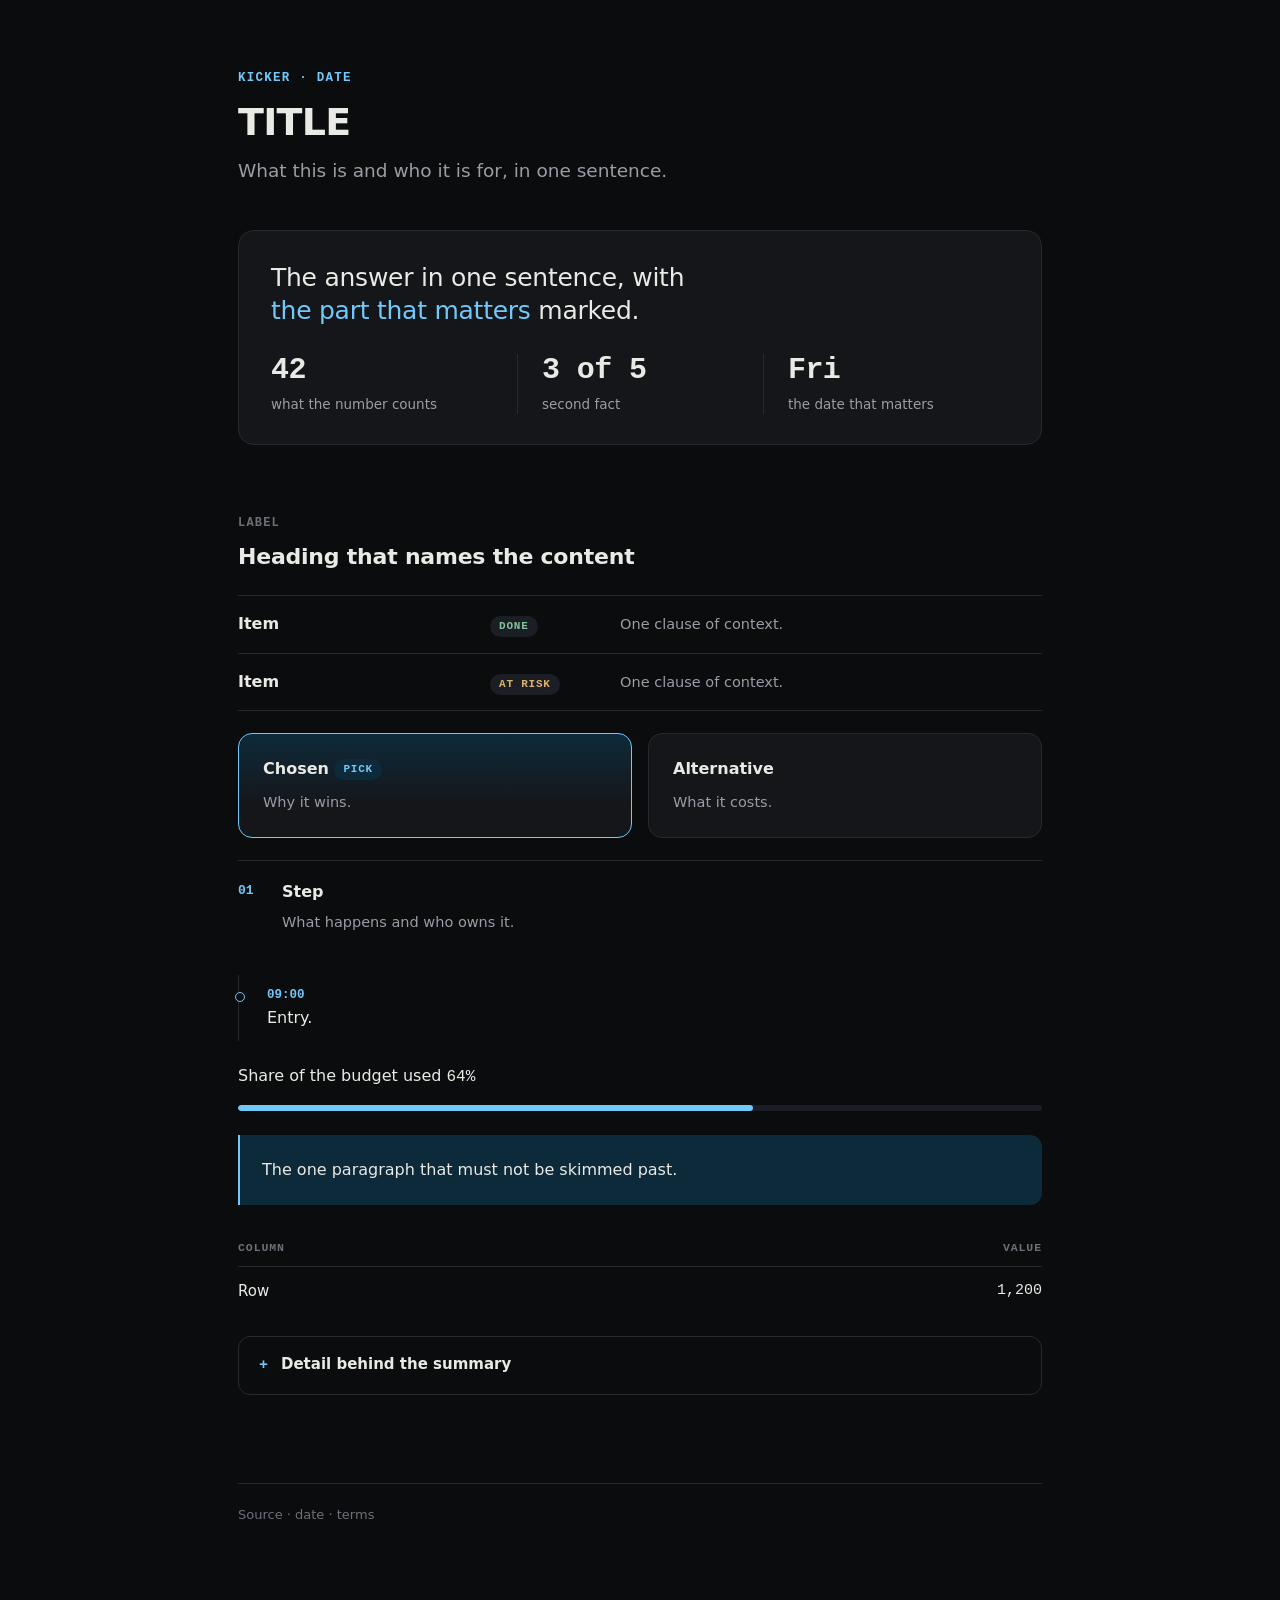
==== skills/html-brief/assets/template.html @ 4a46348a "html-brief: pretty-html renamed and rebuilt as a dark at-a-glance brief (0.33.0) Dark only; light th" ====
<!doctype html>
<html lang="en">
<head>
<meta charset="utf-8">
<meta name="viewport" content="width=device-width, initial-scale=1">
<meta name="color-scheme" content="dark">
<title>TITLE</title>
<style>
  /* Fixed: surfaces, ink, fonts, rhythm. Yours to set per document: --hue. */
  :root {
    --hue: 235;
    --bg: #0b0c0e; --card: #14161a; --raise: #1b1e24; --line: #262930;
    --ink: #e9e9e5; --muted: #9a9da5; --faint: #6d7078;
    --accent: oklch(0.80 0.11 var(--hue)); --accent-soft: oklch(0.27 0.045 var(--hue));
    --good: #86c29b; --warn: #dcb26a; --bad: #e08a80;
    --sans: system-ui, -apple-system, "Segoe UI", Helvetica, Arial, sans-serif;
    --serif: "Iowan Old Style", "Palatino Linotype", Palatino, Georgia, serif;
    --mono: ui-monospace, "SF Mono", "Cascadia Mono", Consolas, monospace;
  }
  * { box-sizing: border-box; }
  body { margin: 0; background: var(--bg); color: var(--ink); font: 16px/1.65 var(--sans);
    -webkit-font-smoothing: antialiased; }
  .wrap { max-width: 860px; margin: 0 auto; padding: 72px 28px 112px; }
  .wrap.wide { max-width: 1080px; }
  body.editorial h1, body.editorial h2, body.editorial .verdict { font-family: var(--serif); font-weight: 500; }

  .kicker { font: 600 12.5px/1 var(--mono); letter-spacing: .1em; text-transform: uppercase; color: var(--accent); }
  h1 { font-size: 38px; line-height: 1.12; letter-spacing: -.02em; margin: 16px 0 14px; text-wrap: balance; }
  .lede { font-size: 18.5px; line-height: 1.55; color: var(--muted); max-width: 640px; margin: 0; text-wrap: pretty; }
  h2 { font-size: 22px; letter-spacing: -.01em; margin: 72px 0 20px; }
  h2 small { display: block; font: 600 12px/1 var(--mono); letter-spacing: .1em; text-transform: uppercase;
    color: var(--faint); margin-bottom: 10px; }
  h3 { font-size: 16px; margin: 0 0 6px; }
  p { margin: 14px 0; max-width: 700px; }
  ul, ol { margin: 14px 0; padding-left: 22px; max-width: 700px; }
  li { margin: 9px 0; } li::marker { color: var(--faint); }
  a { color: var(--accent); text-underline-offset: 3px; }
  code { font: 14px var(--mono); background: var(--raise); padding: 2px 6px; border-radius: 5px; }
  .muted { color: var(--muted); } .small { font-size: 13.5px; }
  .num { font-family: var(--mono); font-variant-numeric: tabular-nums; }

  /* Glance: the first screen. Holds the answer, then the few facts behind it. */
  .glance { margin: 44px 0 0; padding: 30px 32px; background: var(--card); border: 1px solid var(--line); border-radius: 16px; }
  .verdict { font-size: 25px; line-height: 1.35; letter-spacing: -.01em; margin: 0; max-width: none; text-wrap: balance; }
  .verdict em { font-style: normal; color: var(--accent); }
  .glance > * + * { margin-top: 26px; }

  /* Figures: numbers divided by hairlines, not boxed. */
  .figures { display: grid; grid-template-columns: repeat(auto-fit, minmax(150px, 1fr)); gap: 26px 0; }
  .figures > div { padding: 0 24px; border-left: 1px solid var(--line); }
  .figures > div:first-child { padding-left: 0; border-left: 0; }
  .figures b { display: block; font: 600 30px/1.1 var(--mono); letter-spacing: -.02em; color: var(--ink); }
  .figures span { display: block; margin-top: 8px; font-size: 13.5px; line-height: 1.4; color: var(--muted); }

  /* Board: one row per item with its state. */
  .board { list-style: none; margin: 20px 0; padding: 0; max-width: none; border-top: 1px solid var(--line); }
  .board li { display: grid; grid-template-columns: minmax(150px, 1.1fr) 110px 2fr; gap: 20px; align-items: baseline;
    margin: 0; padding: 15px 0; border-bottom: 1px solid var(--line); }
  .board li > :last-child { color: var(--muted); font-size: 14.5px; }

  .pill { display: inline-block; font: 600 11px/1 var(--mono); letter-spacing: .07em; text-transform: uppercase;
    padding: 5px 9px; border-radius: 99px; background: var(--raise); color: var(--muted); white-space: nowrap;
    justify-self: start; vertical-align: middle; }
  .pill.good { color: var(--good); } .pill.warn { color: var(--warn); } .pill.bad { color: var(--bad); }
  .pill.accent { background: var(--accent-soft); color: var(--accent); }

  /* Cols: options or parties side by side. Mark the chosen one with .pick. */
  .cols { display: grid; grid-template-columns: repeat(auto-fit, minmax(230px, 1fr)); gap: 16px; margin: 22px 0; }
  .cols > div { background: var(--card); border: 1px solid var(--line); border-radius: 14px; padding: 22px 24px; }
  .cols > .pick { border-color: var(--accent); background: linear-gradient(var(--accent-soft), var(--card) 70%); }
  .cols p, .cols ul { font-size: 14.5px; color: var(--muted); margin: 8px 0 0; }

  /* Steps: ordered actions or phases. */
  .steps { list-style: none; counter-reset: s; margin: 22px 0; padding: 0; max-width: none; }
  .steps li { counter-increment: s; display: grid; grid-template-columns: 44px 1fr; margin: 0; padding: 18px 0;
    border-top: 1px solid var(--line); }
  .steps li::before { content: counter(s, decimal-leading-zero); font: 600 13px/1.9 var(--mono); color: var(--accent); }
  .steps p { margin: 4px 0 0; font-size: 14.5px; color: var(--muted); }

  /* Timeline: dated or timed entries. */
  .timeline { list-style: none; margin: 22px 0; padding: 0; border-left: 1px solid var(--line); max-width: none; }
  .timeline li { position: relative; margin: 0; padding: 10px 0 10px 28px; }
  .timeline li::before { content: ""; position: absolute; left: -4.5px; top: 17px; width: 8px; height: 8px;
    border-radius: 50%; background: var(--bg); border: 1.5px solid var(--accent); }
  .timeline time { display: block; font: 600 12.5px/1.6 var(--mono); color: var(--accent); }

  /* Meter: a share or progress, read in a second. */
  .meter { height: 6px; border-radius: 99px; background: var(--raise); overflow: hidden; margin: 10px 0 0; }
  .meter i { display: block; height: 100%; border-radius: 99px; background: var(--accent); }

  .callout { margin: 24px 0; padding: 18px 22px; border-left: 2px solid var(--accent); background: var(--accent-soft);
    border-radius: 0 12px 12px 0; }
  .callout p { margin: 4px 0; }

  table { width: 100%; border-collapse: collapse; margin: 20px 0; font-size: 15px; line-height: 1.5; }
  th, td { text-align: left; vertical-align: top; padding: 13px 28px 13px 0; border-bottom: 1px solid var(--line); }
  th { font: 600 11.5px/1 var(--mono); letter-spacing: .08em; text-transform: uppercase; color: var(--faint); }
  tr:last-child td { border-bottom: 0; } td.num, th.num { text-align: right; }
  th:last-child, td:last-child { padding-right: 0; }

  /* Depth: detail that must exist but not on the first read. */
  details { margin: 16px 0; border: 1px solid var(--line); border-radius: 12px; padding: 0 20px; }
  summary { cursor: pointer; padding: 15px 0; font-weight: 600; font-size: 15px; list-style: none; }
  summary::before { content: "+"; display: inline-block; width: 22px; font-family: var(--mono); color: var(--accent); }
  details[open] summary::before { content: "–"; } details[open] { padding-bottom: 12px; }

  footer { margin-top: 88px; padding-top: 20px; border-top: 1px solid var(--line); font-size: 13px; color: var(--faint); }
  @media (max-width: 640px) { h1 { font-size: 30px; } .glance { padding: 24px 22px; }
    .figures > div { border-left: 0; padding: 0; } .board li { grid-template-columns: 1fr auto; }
    .board li > :last-child { grid-column: 1 / -1; } }
</style>
</head>
<body><!-- class="editorial" sets serif headings, for reflective or narrative subjects -->
<div class="wrap"><!-- add "wide" when boards, columns or tables carry the document -->

<header>
  <div class="kicker">KICKER · DATE</div>
  <h1>TITLE</h1>
  <p class="lede">What this is and who it is for, in one sentence.</p>
</header>

<!-- Everything below is a catalogue of shapes, not a layout. Delete it all,
     then bring back only what this content calls for. -->

<section class="glance">
  <p class="verdict">The answer in one sentence, with <em>the part that matters</em> marked.</p>
  <div class="figures">
    <div><b>42</b><span>what the number counts</span></div>
    <div><b>3 of 5</b><span>second fact</span></div>
    <div><b>Fri</b><span>the date that matters</span></div>
  </div>
</section>

<!-- board -->
<h2><small>Label</small>Heading that names the content</h2>
<ul class="board">
  <li><b>Item</b><span class="pill good">done</span><span>One clause of context.</span></li>
  <li><b>Item</b><span class="pill warn">at risk</span><span>One clause of context.</span></li>
</ul>

<!-- cols -->
<div class="cols">
  <div class="pick"><h3>Chosen <span class="pill accent">pick</span></h3><p>Why it wins.</p></div>
  <div><h3>Alternative</h3><p>What it costs.</p></div>
</div>

<!-- steps -->
<ol class="steps">
  <li><div><h3>Step</h3><p>What happens and who owns it.</p></div></li>
</ol>

<!-- timeline -->
<ul class="timeline">
  <li><time>09:00</time>Entry.</li>
</ul>

<!-- meter -->
<p>Share of the budget used <span class="num">64%</span></p>
<div class="meter"><i style="width:64%"></i></div>

<!-- callout -->
<div class="callout"><p>The one paragraph that must not be skimmed past.</p></div>

<!-- table -->
<table>
  <tr><th>Column</th><th class="num">Value</th></tr>
  <tr><td>Row</td><td class="num">1,200</td></tr>
</table>

<!-- details -->
<details><summary>Detail behind the summary</summary><p>Method, caveats, raw notes.</p></details>

<footer>Source · date · terms</footer>

</div>
</body>
</html>
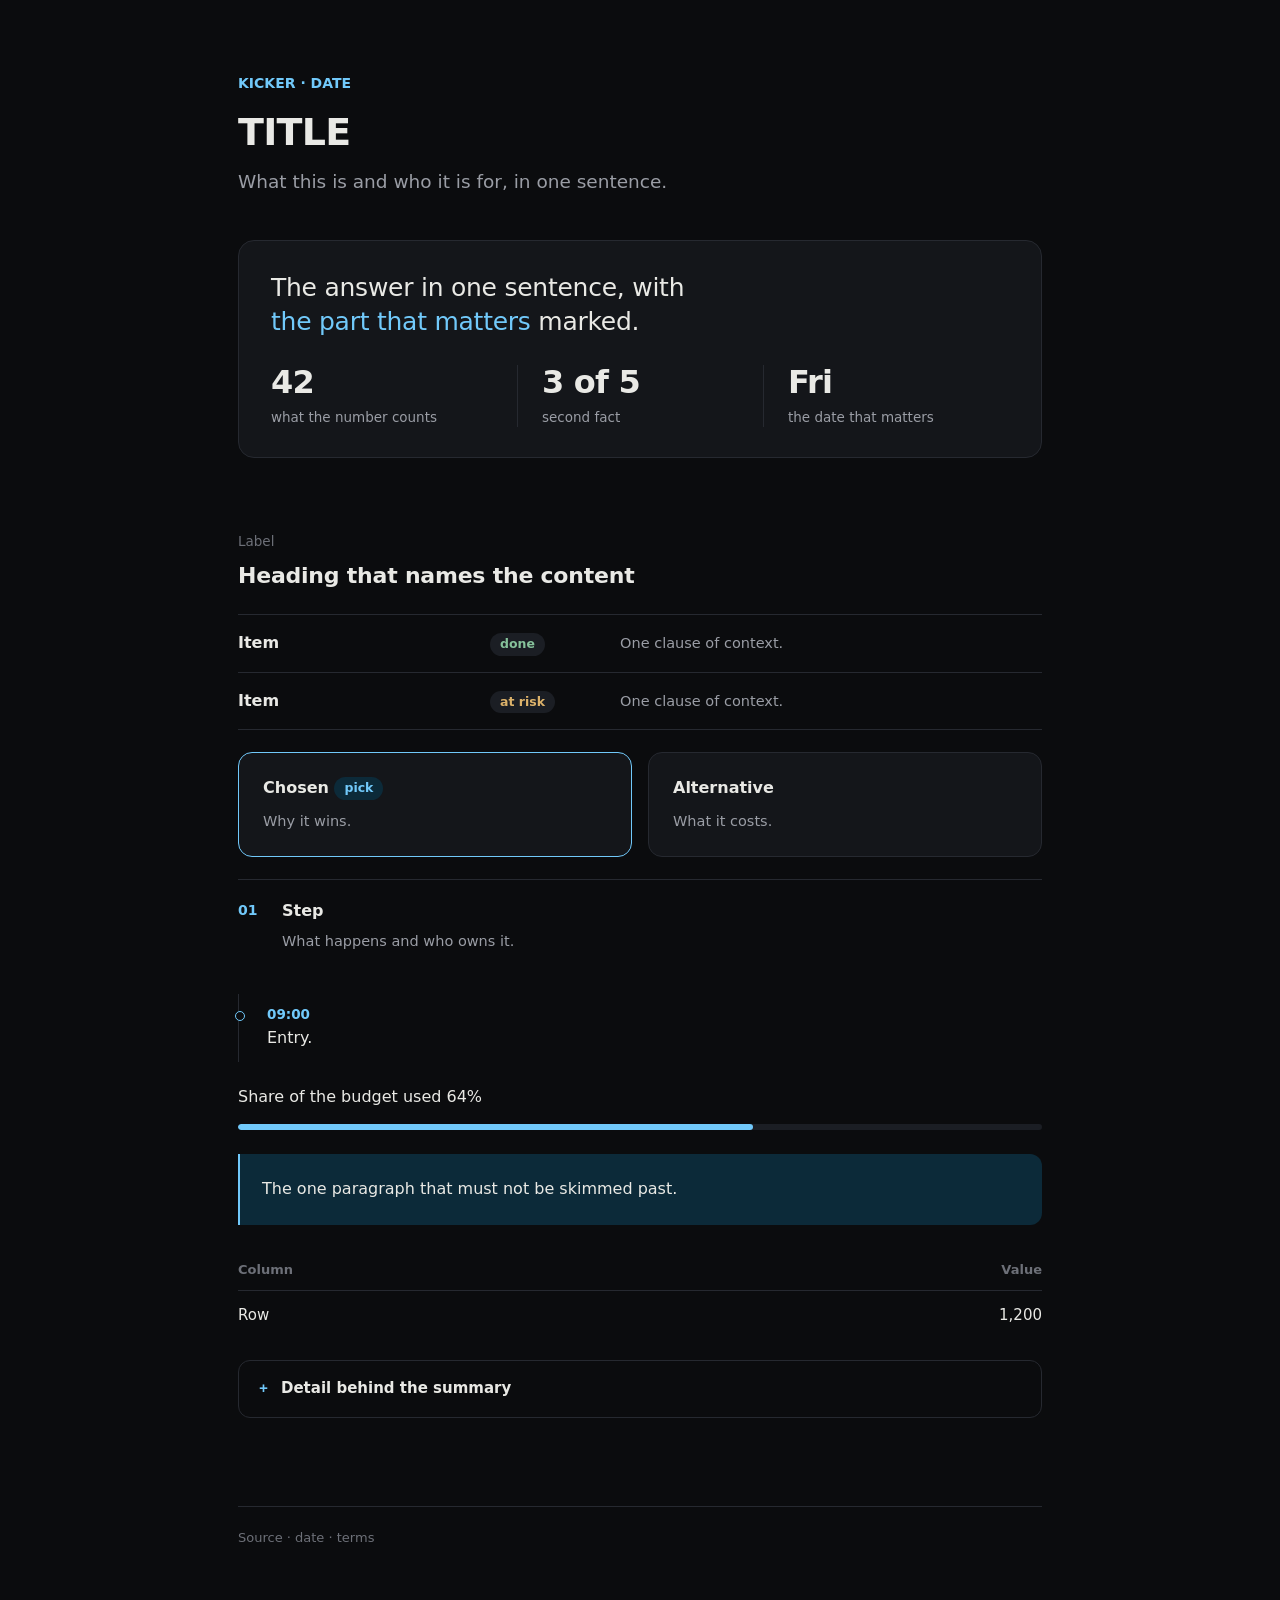
==== commit 5c1ca464: "0.42.0: HTML skills drop the generic machine-made look" ====
--- a/skills/html-brief/assets/template.html
+++ b/skills/html-brief/assets/template.html
@@ -13,8 +13,7 @@
     --ink: #e9e9e5; --muted: #9a9da5; --faint: #6d7078;
     --accent: oklch(0.80 0.11 var(--hue)); --accent-soft: oklch(0.27 0.045 var(--hue));
     --good: #86c29b; --warn: #dcb26a; --bad: #e08a80;
-    --sans: system-ui, -apple-system, "Segoe UI", Helvetica, Arial, sans-serif;
-    --serif: "Iowan Old Style", "Palatino Linotype", Palatino, Georgia, serif;
+    --sans: system-ui, -apple-system, "Segoe UI Variable Text", "Segoe UI", Helvetica, Arial, sans-serif;
     --mono: ui-monospace, "SF Mono", "Cascadia Mono", Consolas, monospace;
   }
   * { box-sizing: border-box; }
@@ -22,14 +21,12 @@
     -webkit-font-smoothing: antialiased; }
   .wrap { max-width: 860px; margin: 0 auto; padding: 72px 28px 112px; }
   .wrap.wide { max-width: 1080px; }
-  body.editorial h1, body.editorial h2, body.editorial .verdict { font-family: var(--serif); font-weight: 500; }
 
-  .kicker { font: 600 12.5px/1 var(--mono); letter-spacing: .1em; text-transform: uppercase; color: var(--accent); }
+  .kicker { font-size: 14px; font-weight: 600; color: var(--accent); }
   h1 { font-size: 38px; line-height: 1.12; letter-spacing: -.02em; margin: 16px 0 14px; text-wrap: balance; }
   .lede { font-size: 18.5px; line-height: 1.55; color: var(--muted); max-width: 640px; margin: 0; text-wrap: pretty; }
   h2 { font-size: 22px; letter-spacing: -.01em; margin: 72px 0 20px; }
-  h2 small { display: block; font: 600 12px/1 var(--mono); letter-spacing: .1em; text-transform: uppercase;
-    color: var(--faint); margin-bottom: 10px; }
+  h2 small { display: block; font-size: 13.5px; font-weight: 500; letter-spacing: 0; color: var(--faint); margin-bottom: 6px; }
   h3 { font-size: 16px; margin: 0 0 6px; }
   p { margin: 14px 0; max-width: 700px; }
   ul, ol { margin: 14px 0; padding-left: 22px; max-width: 700px; }
@@ -37,7 +34,7 @@
   a { color: var(--accent); text-underline-offset: 3px; }
   code { font: 14px var(--mono); background: var(--raise); padding: 2px 6px; border-radius: 5px; }
   .muted { color: var(--muted); } .small { font-size: 13.5px; }
-  .num { font-family: var(--mono); font-variant-numeric: tabular-nums; }
+  .num { font-variant-numeric: tabular-nums; }
 
   /* Glance: the first screen. Holds the answer, then the few facts behind it. */
   .glance { margin: 44px 0 0; padding: 30px 32px; background: var(--card); border: 1px solid var(--line); border-radius: 16px; }
@@ -49,7 +46,8 @@
   .figures { display: grid; grid-template-columns: repeat(auto-fit, minmax(150px, 1fr)); gap: 26px 0; }
   .figures > div { padding: 0 24px; border-left: 1px solid var(--line); }
   .figures > div:first-child { padding-left: 0; border-left: 0; }
-  .figures b { display: block; font: 600 30px/1.1 var(--mono); letter-spacing: -.02em; color: var(--ink); }
+  .figures b { display: block; font-size: 32px; font-weight: 600; line-height: 1.1; letter-spacing: -.025em;
+    font-variant-numeric: tabular-nums; color: var(--ink); }
   .figures span { display: block; margin-top: 8px; font-size: 13.5px; line-height: 1.4; color: var(--muted); }
 
   /* Board: one row per item with its state. */
@@ -58,8 +56,8 @@
     margin: 0; padding: 15px 0; border-bottom: 1px solid var(--line); }
   .board li > :last-child { color: var(--muted); font-size: 14.5px; }
 
-  .pill { display: inline-block; font: 600 11px/1 var(--mono); letter-spacing: .07em; text-transform: uppercase;
-    padding: 5px 9px; border-radius: 99px; background: var(--raise); color: var(--muted); white-space: nowrap;
+  .pill { display: inline-block; font-size: 12.5px; font-weight: 600; line-height: 1;
+    padding: 5px 10px; border-radius: 99px; background: var(--raise); color: var(--muted); white-space: nowrap;
     justify-self: start; vertical-align: middle; }
   .pill.good { color: var(--good); } .pill.warn { color: var(--warn); } .pill.bad { color: var(--bad); }
   .pill.accent { background: var(--accent-soft); color: var(--accent); }
@@ -67,14 +65,15 @@
   /* Cols: options or parties side by side. Mark the chosen one with .pick. */
   .cols { display: grid; grid-template-columns: repeat(auto-fit, minmax(230px, 1fr)); gap: 16px; margin: 22px 0; }
   .cols > div { background: var(--card); border: 1px solid var(--line); border-radius: 14px; padding: 22px 24px; }
-  .cols > .pick { border-color: var(--accent); background: linear-gradient(var(--accent-soft), var(--card) 70%); }
+  .cols > .pick { border-color: var(--accent); }
   .cols p, .cols ul { font-size: 14.5px; color: var(--muted); margin: 8px 0 0; }
 
   /* Steps: ordered actions or phases. */
   .steps { list-style: none; counter-reset: s; margin: 22px 0; padding: 0; max-width: none; }
   .steps li { counter-increment: s; display: grid; grid-template-columns: 44px 1fr; margin: 0; padding: 18px 0;
     border-top: 1px solid var(--line); }
-  .steps li::before { content: counter(s, decimal-leading-zero); font: 600 13px/1.9 var(--mono); color: var(--accent); }
+  .steps li::before { content: counter(s, decimal-leading-zero); font-size: 14px; font-weight: 600; line-height: 1.75;
+    font-variant-numeric: tabular-nums; color: var(--accent); }
   .steps p { margin: 4px 0 0; font-size: 14.5px; color: var(--muted); }
 
   /* Timeline: dated or timed entries. */
@@ -82,7 +81,8 @@
   .timeline li { position: relative; margin: 0; padding: 10px 0 10px 28px; }
   .timeline li::before { content: ""; position: absolute; left: -4.5px; top: 17px; width: 8px; height: 8px;
     border-radius: 50%; background: var(--bg); border: 1.5px solid var(--accent); }
-  .timeline time { display: block; font: 600 12.5px/1.6 var(--mono); color: var(--accent); }
+  .timeline time { display: block; font-size: 13.5px; font-weight: 600; line-height: 1.6;
+    font-variant-numeric: tabular-nums; color: var(--accent); }
 
   /* Meter: a share or progress, read in a second. */
   .meter { height: 6px; border-radius: 99px; background: var(--raise); overflow: hidden; margin: 10px 0 0; }
@@ -94,7 +94,7 @@
 
   table { width: 100%; border-collapse: collapse; margin: 20px 0; font-size: 15px; line-height: 1.5; }
   th, td { text-align: left; vertical-align: top; padding: 13px 28px 13px 0; border-bottom: 1px solid var(--line); }
-  th { font: 600 11.5px/1 var(--mono); letter-spacing: .08em; text-transform: uppercase; color: var(--faint); }
+  th { font-size: 13px; font-weight: 600; line-height: 1.2; color: var(--faint); }
   tr:last-child td { border-bottom: 0; } td.num, th.num { text-align: right; }
   th:last-child, td:last-child { padding-right: 0; }
 
@@ -110,7 +110,7 @@
     .board li > :last-child { grid-column: 1 / -1; } }
 </style>
 </head>
-<body><!-- class="editorial" sets serif headings, for reflective or narrative subjects -->
+<body>
 <div class="wrap"><!-- add "wide" when boards, columns or tables carry the document -->
 
 <header>
@@ -119,8 +119,7 @@
   <p class="lede">What this is and who it is for, in one sentence.</p>
 </header>
 
-<!-- Everything below is a catalogue of shapes, not a layout. Delete it all,
-     then bring back only what this content calls for. -->
+<!-- Catalogue of shapes. Empty it, then compose from what this content calls for. -->
 
 <section class="glance">
   <p class="verdict">The answer in one sentence, with <em>the part that matters</em> marked.</p>
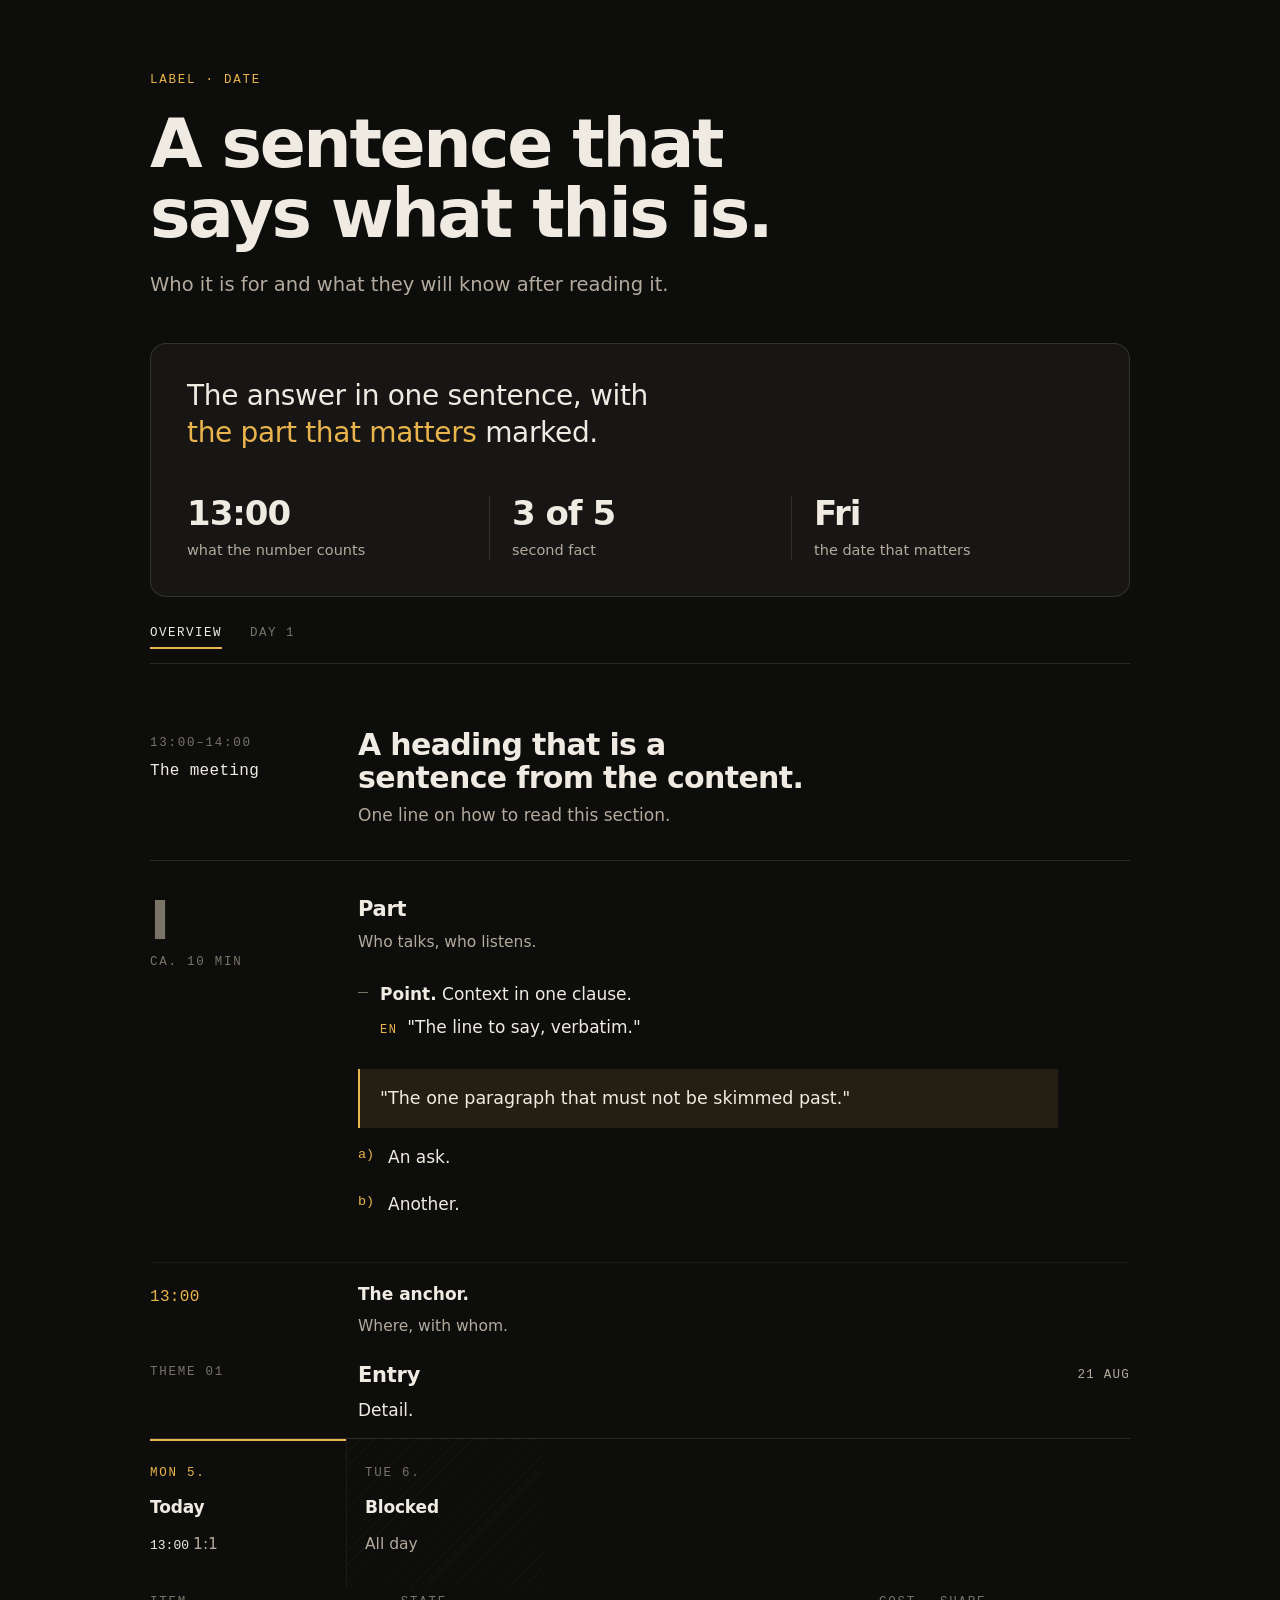
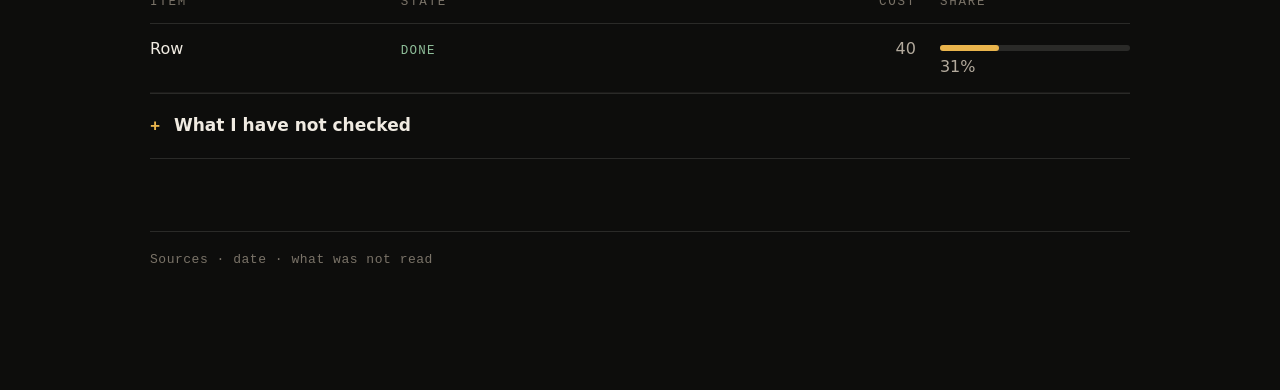
==== commit cb87271b: "html-brief 0.50.0: editorial rail layout, glance as the one box, share bars, tabs, embedded OFL font" ====
--- a/skills/html-brief/assets/template.html
+++ b/skills/html-brief/assets/template.html
@@ -6,171 +6,196 @@
 <meta name="color-scheme" content="dark">
 <title>TITLE</title>
 <style>
-  /* Fixed: surfaces, ink, fonts, rhythm. Yours to set per document: --hue. */
-  :root {
-    --hue: 235;
-    --bg: #0b0c0e; --card: #14161a; --raise: #1b1e24; --line: #262930;
-    --ink: #e9e9e5; --muted: #9a9da5; --faint: #6d7078;
-    --accent: oklch(0.80 0.11 var(--hue)); --accent-soft: oklch(0.27 0.045 var(--hue));
-    --good: #86c29b; --warn: #dcb26a; --bad: #e08a80;
-    --sans: system-ui, -apple-system, "Segoe UI Variable Text", "Segoe UI", Helvetica, Arial, sans-serif;
-    --mono: ui-monospace, "SF Mono", "Cascadia Mono", Consolas, monospace;
-  }
-  * { box-sizing: border-box; }
-  body { margin: 0; background: var(--bg); color: var(--ink); font: 16px/1.65 var(--sans);
-    -webkit-font-smoothing: antialiased; }
-  .wrap { max-width: 860px; margin: 0 auto; padding: 72px 28px 112px; }
-  .wrap.wide { max-width: 1080px; }
-
-  .kicker { font-size: 14px; font-weight: 600; color: var(--accent); }
-  h1 { font-size: 38px; line-height: 1.12; letter-spacing: -.02em; margin: 16px 0 14px; text-wrap: balance; }
-  .lede { font-size: 18.5px; line-height: 1.55; color: var(--muted); max-width: 640px; margin: 0; text-wrap: pretty; }
-  h2 { font-size: 22px; letter-spacing: -.01em; margin: 72px 0 20px; }
-  h2 small { display: block; font-size: 13.5px; font-weight: 500; letter-spacing: 0; color: var(--faint); margin-bottom: 6px; }
-  h3 { font-size: 16px; margin: 0 0 6px; }
-  p { margin: 14px 0; max-width: 700px; }
-  ul, ol { margin: 14px 0; padding-left: 22px; max-width: 700px; }
-  li { margin: 9px 0; } li::marker { color: var(--faint); }
-  a { color: var(--accent); text-underline-offset: 3px; }
-  code { font: 14px var(--mono); background: var(--raise); padding: 2px 6px; border-radius: 5px; }
-  .muted { color: var(--muted); } .small { font-size: 13.5px; }
-  .num { font-variant-numeric: tabular-nums; }
-
-  /* Glance: the first screen. Holds the answer, then the few facts behind it. */
-  .glance { margin: 44px 0 0; padding: 30px 32px; background: var(--card); border: 1px solid var(--line); border-radius: 16px; }
-  .verdict { font-size: 25px; line-height: 1.35; letter-spacing: -.01em; margin: 0; max-width: none; text-wrap: balance; }
-  .verdict em { font-style: normal; color: var(--accent); }
-  .glance > * + * { margin-top: 26px; }
-
-  /* Figures: numbers divided by hairlines, not boxed. */
-  .figures { display: grid; grid-template-columns: repeat(auto-fit, minmax(150px, 1fr)); gap: 26px 0; }
-  .figures > div { padding: 0 24px; border-left: 1px solid var(--line); }
-  .figures > div:first-child { padding-left: 0; border-left: 0; }
-  .figures b { display: block; font-size: 32px; font-weight: 600; line-height: 1.1; letter-spacing: -.025em;
-    font-variant-numeric: tabular-nums; color: var(--ink); }
-  .figures span { display: block; margin-top: 8px; font-size: 13.5px; line-height: 1.4; color: var(--muted); }
-
-  /* Board: one row per item with its state. */
-  .board { list-style: none; margin: 20px 0; padding: 0; max-width: none; border-top: 1px solid var(--line); }
-  .board li { display: grid; grid-template-columns: minmax(150px, 1.1fr) 110px 2fr; gap: 20px; align-items: baseline;
-    margin: 0; padding: 15px 0; border-bottom: 1px solid var(--line); }
-  .board li > :last-child { color: var(--muted); font-size: 14.5px; }
-
-  .pill { display: inline-block; font-size: 12.5px; font-weight: 600; line-height: 1;
-    padding: 5px 10px; border-radius: 99px; background: var(--raise); color: var(--muted); white-space: nowrap;
-    justify-self: start; vertical-align: middle; }
-  .pill.good { color: var(--good); } .pill.warn { color: var(--warn); } .pill.bad { color: var(--bad); }
-  .pill.accent { background: var(--accent-soft); color: var(--accent); }
-
-  /* Cols: options or parties side by side. Mark the chosen one with .pick. */
-  .cols { display: grid; grid-template-columns: repeat(auto-fit, minmax(230px, 1fr)); gap: 16px; margin: 22px 0; }
-  .cols > div { background: var(--card); border: 1px solid var(--line); border-radius: 14px; padding: 22px 24px; }
-  .cols > .pick { border-color: var(--accent); }
-  .cols p, .cols ul { font-size: 14.5px; color: var(--muted); margin: 8px 0 0; }
-
-  /* Steps: ordered actions or phases. */
-  .steps { list-style: none; counter-reset: s; margin: 22px 0; padding: 0; max-width: none; }
-  .steps li { counter-increment: s; display: grid; grid-template-columns: 44px 1fr; margin: 0; padding: 18px 0;
-    border-top: 1px solid var(--line); }
-  .steps li::before { content: counter(s, decimal-leading-zero); font-size: 14px; font-weight: 600; line-height: 1.75;
-    font-variant-numeric: tabular-nums; color: var(--accent); }
-  .steps p { margin: 4px 0 0; font-size: 14.5px; color: var(--muted); }
-
-  /* Timeline: dated or timed entries. */
-  .timeline { list-style: none; margin: 22px 0; padding: 0; border-left: 1px solid var(--line); max-width: none; }
-  .timeline li { position: relative; margin: 0; padding: 10px 0 10px 28px; }
-  .timeline li::before { content: ""; position: absolute; left: -4.5px; top: 17px; width: 8px; height: 8px;
-    border-radius: 50%; background: var(--bg); border: 1.5px solid var(--accent); }
-  .timeline time { display: block; font-size: 13.5px; font-weight: 600; line-height: 1.6;
-    font-variant-numeric: tabular-nums; color: var(--accent); }
-
-  /* Meter: a share or progress, read in a second. */
-  .meter { height: 6px; border-radius: 99px; background: var(--raise); overflow: hidden; margin: 10px 0 0; }
-  .meter i { display: block; height: 100%; border-radius: 99px; background: var(--accent); }
-
-  .callout { margin: 24px 0; padding: 18px 22px; border-left: 2px solid var(--accent); background: var(--accent-soft);
-    border-radius: 0 12px 12px 0; }
-  .callout p { margin: 4px 0; }
-
-  table { width: 100%; border-collapse: collapse; margin: 20px 0; font-size: 15px; line-height: 1.5; }
-  th, td { text-align: left; vertical-align: top; padding: 13px 28px 13px 0; border-bottom: 1px solid var(--line); }
-  th { font-size: 13px; font-weight: 600; line-height: 1.2; color: var(--faint); }
-  tr:last-child td { border-bottom: 0; } td.num, th.num { text-align: right; }
-  th:last-child, td:last-child { padding-right: 0; }
-
-  /* Depth: detail that must exist but not on the first read. */
-  details { margin: 16px 0; border: 1px solid var(--line); border-radius: 12px; padding: 0 20px; }
-  summary { cursor: pointer; padding: 15px 0; font-weight: 600; font-size: 15px; list-style: none; }
-  summary::before { content: "+"; display: inline-block; width: 22px; font-family: var(--mono); color: var(--accent); }
-  details[open] summary::before { content: "–"; } details[open] { padding-bottom: 12px; }
-
-  footer { margin-top: 88px; padding-top: 20px; border-top: 1px solid var(--line); font-size: 13px; color: var(--faint); }
-  @media (max-width: 640px) { h1 { font-size: 30px; } .glance { padding: 24px 22px; }
-    .figures > div { border-left: 0; padding: 0; } .board li { grid-template-columns: 1fr auto; }
-    .board li > :last-child { grid-column: 1 / -1; } }
+/* FONTS */
+/* Fixed: surfaces, ink, type, rhythm. Minimums: body 17, secondary 15.5, mono 12.5, captions 14.5. Yours per document: --accent. */
+:root {
+  --bg: #0D0D0C; --card: #171614; --ink: #F0EBE2; --ink2: #B3AA9D; --ink3: #7A7368;
+  --line: rgba(240,235,226,.13); --hair: rgba(240,235,226,.06);
+  --accent: #E9B44C; --soft: color-mix(in srgb, var(--accent) 10%, transparent);
+  --good: #8FBF9A; --warn: #E9B44C; --bad: #E06A5A;
+  --sans: 'Archivo', 'Segoe UI Variable Display', 'Segoe UI', system-ui, sans-serif;
+  --mono: 'IBM Plex Mono', 'Cascadia Mono', 'SF Mono', Consolas, ui-monospace, monospace;
+  --rail: 168px; --gap: 40px;
+}
+* { box-sizing: border-box; }
+body { margin: 0; background: var(--bg); color: var(--ink); font: 17px/1.6 var(--sans); -webkit-font-smoothing: antialiased; }
+.wrap { max-width: 1060px; margin: 0 auto; padding: 64px 40px 120px; }
+.wrap.narrow { max-width: 820px; }
+p { margin: 0; max-width: 700px; } p + p { margin-top: 8px; }
+a { color: var(--accent); text-underline-offset: 3px; }
+em { font-style: normal; color: var(--accent); }
+b, strong { font-weight: 600; }
+.muted { color: var(--ink2); } .mono { font-family: var(--mono); } .r { text-align: right; font-variant-numeric: tabular-nums; }
+
+/* Type roles. label: mono caps above a heading or in the rail. tag: mono caps that carries a state or a date. */
+.label { font: 500 12.5px/1.5 var(--mono); letter-spacing: .14em; text-transform: uppercase; color: var(--ink3); }
+.tag { font: 500 12.5px/1.6 var(--mono); letter-spacing: .1em; text-transform: uppercase; color: var(--ink2); }
+.tag.good { color: var(--good); } .tag.warn { color: var(--warn); } .tag.bad { color: var(--bad); }
+.big { font: 500 16px/1.3 var(--mono); letter-spacing: .02em; color: var(--ink); }
+.numeral { font: 600 54px/.9 var(--sans); letter-spacing: -.04em; color: var(--ink3); }
+h1 { font-size: clamp(40px, 5.6vw, 68px); line-height: 1.02; letter-spacing: -.035em; font-weight: 600; margin: 18px 0 22px; max-width: 16ch; text-wrap: balance; }
+h2 { font-size: 30px; line-height: 1.1; letter-spacing: -.022em; font-weight: 600; margin: 0 0 8px; max-width: 24ch; text-wrap: balance; }
+h3 { font-size: 21px; letter-spacing: -.012em; font-weight: 600; margin: 2px 0 4px; }
+h4 { font-size: 17px; letter-spacing: -.01em; font-weight: 600; margin: 10px 0 12px; }
+
+header { padding-bottom: 44px; }
+header .label { color: var(--accent); }
+.lede { font-size: 19.5px; line-height: 1.5; color: var(--ink2); max-width: 620px; }
+
+/* Glance: the one box. What the reader must not miss, then the few numbers behind it. */
+.glance { padding: 34px 36px 36px; background: var(--card); border: 1px solid var(--line); border-radius: 16px; }
+.verdict { font-size: clamp(22px, 2.5vw, 28px); line-height: 1.32; letter-spacing: -.012em; font-weight: 500; max-width: 42ch; text-wrap: balance; }
+.figs { display: grid; grid-template-columns: repeat(auto-fit, minmax(150px, 1fr)); gap: 28px 0; margin-top: 44px; }
+.figs > div { padding: 0 22px; border-left: 1px solid var(--line); } .figs > div:first-child { padding-left: 0; border-left: 0; }
+.figs b { display: block; font-size: 34px; line-height: 1; letter-spacing: -.03em; font-variant-numeric: tabular-nums; }
+.figs span { display: block; margin-top: 10px; font-size: 14.5px; line-height: 1.4; color: var(--ink2); }
+
+/* Rail rows: the spine. Every row hangs its time, numeral, day or theme in the left margin. */
+.row { display: grid; grid-template-columns: var(--rail) 1fr; gap: 0 var(--gap); }
+.row.tagged { grid-template-columns: var(--rail) 1fr 150px; } .row.tagged .tag { text-align: right; padding-top: 8px; }
+.rail { padding-top: 6px; } .rail > * { display: block; } .rail > * + * { margin-top: 8px; }
+.block { padding: 64px 0 8px; }
+.sub { color: var(--ink2); margin: 0 0 30px; max-width: 640px; }
+.act { padding: 30px 0 34px; border-top: 1px solid var(--line); }       /* a part, a phase, a theme */
+.slot { padding: 18px 0; border-top: 1px solid var(--hair); }           /* a timed or dated entry */
+.slot:first-of-type { border-top-color: var(--line); } .slot p + p { color: var(--ink2); font-size: 15.5px; margin-top: 6px; }
+.now .big, .now .numeral, .now .label { color: var(--accent); }         /* the anchor: today, the pick, the ask */
+.who { color: var(--ink2); font-size: 15.5px; margin: 0 0 16px; }
+
+/* Lists: dash marks by default; .alpha for a) b) c); .num for 01 02. A say-line is what to say, verbatim. */
+.list { list-style: none; margin: 0; padding: 0; max-width: 700px; }
+.list li { position: relative; padding: 10px 0 10px 22px; }
+.list li::before { content: ""; position: absolute; left: 0; top: 21px; width: 10px; height: 1px; background: var(--ink3); }
+.list.alpha, .list.num { counter-reset: n; } .list.alpha li, .list.num li { counter-increment: n; padding-left: 30px; }
+.list.alpha li::before { content: counter(n, lower-alpha) ")"; } .list.num li::before { content: counter(n, decimal-leading-zero); }
+.list.alpha li::before, .list.num li::before { background: none; width: auto; height: auto; top: 10px; font: 500 13.5px/1.6 var(--mono); color: var(--accent); }
+.say { display: block; margin-top: 6px; }
+.say[data-tag]::before { content: attr(data-tag); margin-right: 10px; font: 500 12px/1 var(--mono); letter-spacing: .12em; color: var(--accent); }
+.quote { margin: 18px 0 6px; padding: 16px 20px; max-width: 700px; background: var(--soft); border-left: 2px solid var(--accent); font-size: 17.5px; line-height: 1.5; }
+
+/* Cols: N things side by side (--n). A week, options, parties. .now = today or the pick; .blocked = unavailable. */
+.cols { display: grid; grid-template-columns: repeat(var(--n, 3), 1fr); border-top: 1px solid var(--line); margin-top: 6px; }
+.cols > div { padding: 18px 18px 22px; border-left: 1px solid var(--hair); } .cols > div:first-child { border-left: 0; padding-left: 0; }
+.cols > .now { box-shadow: inset 0 2px 0 var(--accent); }
+.cols > .blocked { background: repeating-linear-gradient(135deg, transparent 0 9px, rgba(240,235,226,.025) 9px 10px); }
+.cols ul { list-style: none; margin: 0; padding: 0; font-size: 15.5px; line-height: 1.45; color: var(--ink2); } .cols li { margin: 0 0 9px; }
+.cols .t { font: 400 13px var(--mono); color: var(--ink); margin-right: 4px; }
+
+table { width: 100%; border-collapse: collapse; margin-top: 6px; font-size: 16px; line-height: 1.5; }
+th { text-align: left; padding: 0 24px 12px 0; border-bottom: 1px solid var(--line); font: 500 12.5px/1.5 var(--mono); letter-spacing: .14em; text-transform: uppercase; color: var(--ink3); }
+td { padding: 13px 24px 13px 0; border-bottom: 1px solid var(--hair); vertical-align: top; color: var(--ink2); }
+td:first-child { color: var(--ink); } th:last-child, td:last-child { padding-right: 0; }
+/* Bar: a share of a total, only when relative size is the point. */
+.bar { display: block; height: 6px; margin: 8px 0 4px; border-radius: 99px; background: var(--line); } .bar i { display: block; height: 100%; border-radius: 99px; background: var(--accent); }
+
+details { border-top: 1px solid var(--line); border-bottom: 1px solid var(--line); } details + details { border-top: 0; }
+summary { cursor: pointer; list-style: none; padding: 18px 0; font-weight: 600; } summary::-webkit-details-marker { display: none; }
+summary::before { content: "+"; display: inline-block; width: 24px; font-family: var(--mono); color: var(--accent); } details[open] summary::before { content: "–"; }
+details > :not(summary) { color: var(--ink2); max-width: 720px; } details ul { margin: 0 0 22px; padding-left: 24px; } details li { margin: 7px 0; }
+
+/* Tabs: for a pack with many distinct segments. Shown only with JS; no-JS and print show every panel in order. */
+.tabs { display: none; position: sticky; top: 0; z-index: 2; gap: 28px; margin-top: 8px; padding: 14px 0; background: var(--bg); border-bottom: 1px solid var(--line); overflow-x: auto; }
+.tabs a { font: 500 12.5px/1.6 var(--mono); letter-spacing: .12em; text-transform: uppercase; color: var(--ink3); text-decoration: none; white-space: nowrap; padding: 4px 0; border-bottom: 2px solid transparent; }
+.tabs a.on { color: var(--ink); border-color: var(--accent); }
+.js .tabs { display: flex; } .js .tab:not(.on) { display: none; }
+
+footer { margin-top: 72px; padding-top: 18px; border-top: 1px solid var(--line); font: 13px/1.6 var(--mono); letter-spacing: .04em; color: var(--ink3); }
+
+@media (max-width: 860px) {
+  .wrap { padding: 44px 22px 90px; }
+  .row, .row.tagged { grid-template-columns: 1fr; } .rail { padding: 0 0 10px; } .row.tagged .tag { text-align: left; padding: 0; }
+  .figs { gap: 24px 0; } .figs > div { border-left: 0; padding: 0; }
+  .cols { grid-template-columns: 1fr; } .cols > div, .cols > div:first-child { border-left: 0; border-top: 1px solid var(--hair); padding: 16px 0; }
+  .cols > .now { box-shadow: inset 2px 0 0 var(--accent); padding-left: 14px; }
+}
+@media print {
+  :root { --bg: #fff; --ink: #141311; --ink2: #3d3a35; --ink3: #6b665e; --line: rgba(0,0,0,.18); --hair: rgba(0,0,0,.08); --accent: #4a4540; --soft: rgba(0,0,0,.04); --card: #fff; }
+  body { font-size: 13px; } .wrap { padding: 0; max-width: none; } em { font-weight: 500; }
+  .tabs { display: none !important; } .tab { display: block !important; }
+  .block, .glance { break-inside: avoid-page; } .row, .cols > div, details { break-inside: avoid; }
+}
 </style>
 </head>
 <body>
-<div class="wrap"><!-- add "wide" when boards, columns or tables carry the document -->
+<div class="wrap"><!-- "narrow" for a short prose document -->
 
 <header>
-  <div class="kicker">KICKER · DATE</div>
-  <h1>TITLE</h1>
-  <p class="lede">What this is and who it is for, in one sentence.</p>
+  <span class="label">Label · date</span>
+  <h1>A sentence that says what this is.</h1>
+  <p class="lede">Who it is for and what they will know after reading it.</p>
 </header>
 
-<!-- Catalogue of shapes. Empty it, then compose from what this content calls for. -->
+<!-- Catalogue. Empty it, then compose from what this content calls for. -->
 
 <section class="glance">
   <p class="verdict">The answer in one sentence, with <em>the part that matters</em> marked.</p>
-  <div class="figures">
-    <div><b>42</b><span>what the number counts</span></div>
+  <div class="figs">
+    <div><b>13:00</b><span>what the number counts</span></div>
     <div><b>3 of 5</b><span>second fact</span></div>
     <div><b>Fri</b><span>the date that matters</span></div>
   </div>
 </section>
 
-<!-- board -->
-<h2><small>Label</small>Heading that names the content</h2>
-<ul class="board">
-  <li><b>Item</b><span class="pill good">done</span><span>One clause of context.</span></li>
-  <li><b>Item</b><span class="pill warn">at risk</span><span>One clause of context.</span></li>
-</ul>
-
-<!-- cols -->
-<div class="cols">
-  <div class="pick"><h3>Chosen <span class="pill accent">pick</span></h3><p>Why it wins.</p></div>
-  <div><h3>Alternative</h3><p>What it costs.</p></div>
+<!-- tabs: only for a pack with many segments. Panels are .tab with data-tab; hash links, no ids, so nothing jumps. -->
+<nav class="tabs"><a href="#overview" class="on">Overview</a><a href="#day-1">Day 1</a></nav>
+<section class="tab on" data-tab="overview">
+
+<!-- block: section head on the rail, then act rows (parts) or slot rows (times) -->
+<section class="block">
+  <div class="row">
+    <div class="rail"><span class="label">13:00–14:00</span><span class="big">The meeting</span></div>
+    <div><h2>A heading that is a sentence from the content.</h2><p class="sub">One line on how to read this section.</p></div>
+  </div>
+  <div class="act row">
+    <div class="rail"><span class="numeral">I</span><span class="label">ca. 10 min</span></div>
+    <div>
+      <h3>Part</h3><p class="who">Who talks, who listens.</p>
+      <ul class="list">
+        <li><b>Point.</b> Context in one clause.<span class="say" data-tag="EN">"The line to say, verbatim."</span></li>
+      </ul>
+      <p class="quote">"The one paragraph that must not be skimmed past."</p>
+      <ul class="list alpha"><li>An ask.</li><li>Another.</li></ul>
+    </div>
+  </div>
+  <div class="slot row now"><div class="rail"><span class="big">13:00</span></div><div><p><b>The anchor.</b></p><p>Where, with whom.</p></div></div>
+  <div class="row tagged"><div class="rail"><span class="label">Theme 01</span></div><div><h3>Entry</h3><p>Detail.</p></div><span class="tag">21 Aug</span></div>
+</section>
+
+<!-- cols: the week, or options side by side -->
+<div class="cols" style="--n: 5">
+  <div class="now"><span class="label">Mon 5.</span><h4>Today</h4><ul><li><span class="t">13:00</span>1:1</li></ul></div>
+  <div class="blocked"><span class="label">Tue 6.</span><h4>Blocked</h4><ul><li>All day</li></ul></div>
 </div>
 
-<!-- steps -->
-<ol class="steps">
-  <li><div><h3>Step</h3><p>What happens and who owns it.</p></div></li>
-</ol>
-
-<!-- timeline -->
-<ul class="timeline">
-  <li><time>09:00</time>Entry.</li>
-</ul>
-
-<!-- meter -->
-<p>Share of the budget used <span class="num">64%</span></p>
-<div class="meter"><i style="width:64%"></i></div>
-
-<!-- callout -->
-<div class="callout"><p>The one paragraph that must not be skimmed past.</p></div>
-
-<!-- table -->
 <table>
-  <tr><th>Column</th><th class="num">Value</th></tr>
-  <tr><td>Row</td><td class="num">1,200</td></tr>
+  <tr><th>Item</th><th>State</th><th class="r">Cost</th><th>Share</th></tr>
+  <tr><td>Row</td><td><span class="tag good">done</span></td><td class="r">40</td><td><span class="bar"><i style="width:31%"></i></span>31%</td></tr>
 </table>
 
-<!-- details -->
-<details><summary>Detail behind the summary</summary><p>Method, caveats, raw notes.</p></details>
-
-<footer>Source · date · terms</footer>
+<details><summary>What I have not checked</summary><ul><li>Unknown, and the cheapest check.</li></ul></details>
+
+</section>
+
+<footer>Sources · date · what was not read</footer>
 
 </div>
+<script>
+(function () {
+  var bar = document.querySelector('.tabs'), links = bar ? bar.querySelectorAll('a') : [];
+  addEventListener('beforeprint', function () { document.querySelectorAll('details').forEach(function (d) { d.open = true; }); });
+  if (!links.length) return;
+  document.documentElement.classList.add('js');
+  function show(id, fromClick) {
+    var panels = document.querySelectorAll('.tab'), hit = false;
+    panels.forEach(function (p) { var on = p.dataset.tab === id; p.classList.toggle('on', on); hit = hit || on; });
+    if (!hit) return show(panels[0].dataset.tab);
+    links.forEach(function (a) { a.classList.toggle('on', a.hash === '#' + id); });
+    if (fromClick) { history.replaceState(null, '', '#' + id); if (scrollY > bar.offsetTop) scrollTo(0, bar.offsetTop); }
+  }
+  links.forEach(function (a) { a.addEventListener('click', function (e) { e.preventDefault(); show(a.hash.slice(1), true); }); });
+  addEventListener('hashchange', function () { show(location.hash.slice(1)); });
+  show(location.hash.slice(1));
+})();
+</script>
 </body>
 </html>
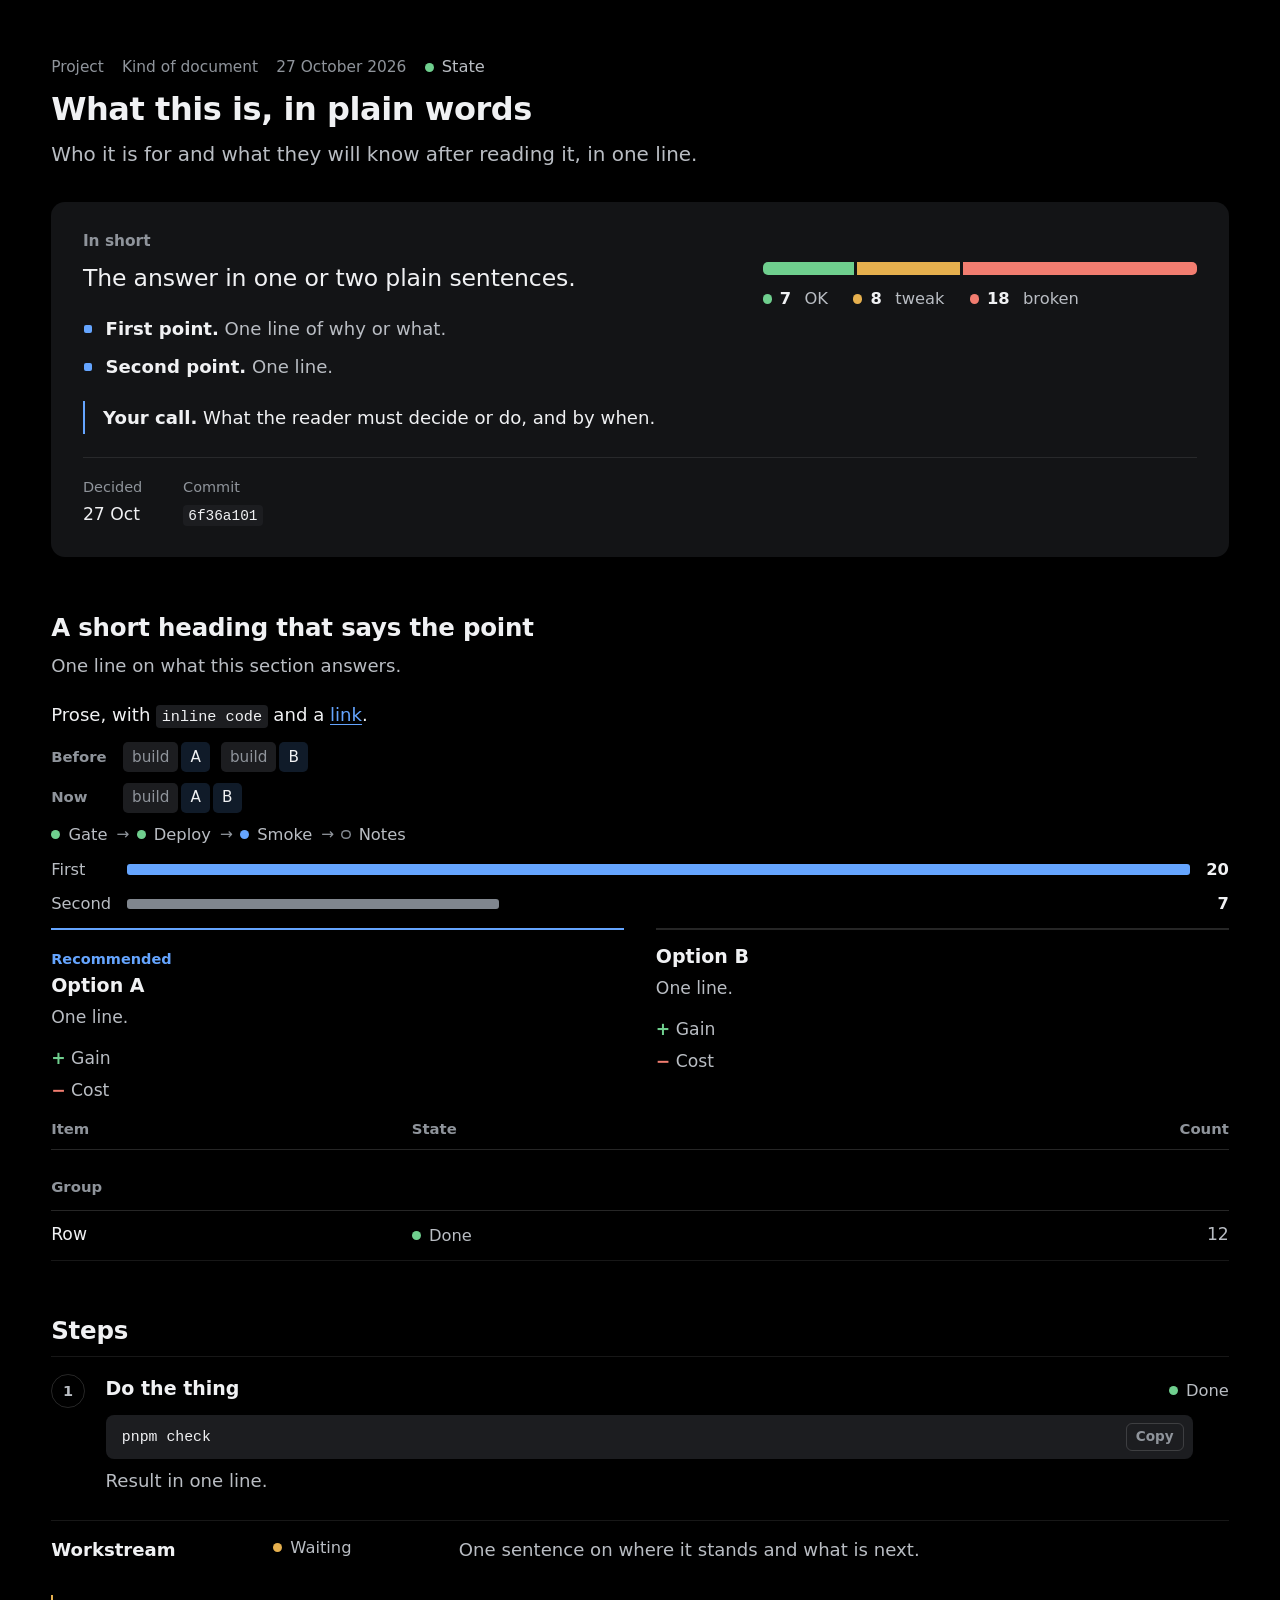
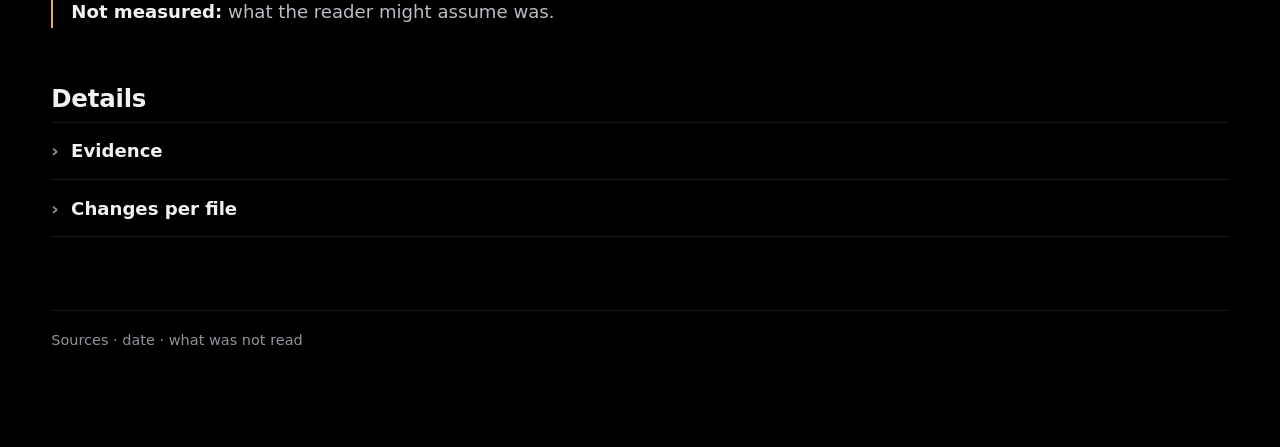
==== commit 974dd3b7: "0.65.0: html-brief rebuilt around the summary; brief and showcase descriptions split The template gr" ====
--- a/skills/html-brief/assets/template.html
+++ b/skills/html-brief/assets/template.html
@@ -6,195 +6,315 @@
 <meta name="color-scheme" content="dark">
 <title>TITLE</title>
 <style>
-/* FONTS */
-/* Fixed: surfaces, ink, type, rhythm. Minimums: body 17, secondary 15.5, mono 12.5, captions 14.5. Yours per document: --accent. */
+/* The base is fixed: surfaces, ink, type, spacing. Per document: --accent and --accent-light (a pair below),
+   and which pieces the content calls for. Everything is sized in rem, and the root size grows with the window
+   (17px on a phone, 21px from 2000px), so the page reads at 100 % zoom on a large screen. */
 :root {
-  --bg: #0D0D0C; --card: #171614; --ink: #F0EBE2; --ink2: #B3AA9D; --ink3: #7A7368;
-  --line: rgba(240,235,226,.13); --hair: rgba(240,235,226,.06);
-  --accent: #E9B44C; --soft: color-mix(in srgb, var(--accent) 10%, transparent);
-  --good: #8FBF9A; --warn: #E9B44C; --bad: #E06A5A;
-  --sans: 'Archivo', 'Segoe UI Variable Display', 'Segoe UI', system-ui, sans-serif;
-  --mono: 'IBM Plex Mono', 'Cascadia Mono', 'SF Mono', Consolas, ui-monospace, monospace;
-  --rail: 168px; --gap: 40px;
+  color-scheme: dark;
+  --bg: #000; --raised: #131416; --code: #1c1d20;
+  --ink: #f0f1f3; --ink-2: #b9bdc3; --ink-3: #8f949b;
+  --line: rgba(255,255,255,.15); --hair: rgba(255,255,255,.09);
+  /* Accent pairs (dark / light): blue #65a5ff/#1f5fc7  teal #45c4b0/#0f7466  green #6fcf8e/#1d7a3e
+     amber #e6b04e/#8a5a00  violet #a99bff/#5b45d6  rose #f2899c/#b2304b */
+  --accent: #65a5ff; --accent-light: #1f5fc7;
+  --soft: color-mix(in srgb, var(--accent) 16%, transparent);
+  --ok: #6fcf8e; --warn: #e6b04e; --bad: #f27d70; --idle: #80868e;
+  --sans: "Segoe UI Variable Text", "Segoe UI", -apple-system, BlinkMacSystemFont, system-ui, "Helvetica Neue", Arial, sans-serif;
+  --head: "Segoe UI Variable Display", "Segoe UI", -apple-system, BlinkMacSystemFont, system-ui, "Helvetica Neue", Arial, sans-serif;
+  --mono: ui-monospace, "Cascadia Mono", "SF Mono", Menlo, Consolas, monospace;
+  --page: 68rem; --text: 76ch;
+}
+/* Light on request only: <html data-theme="light">. Print uses the same set. */
+:root[data-theme="light"] {
+  color-scheme: light;
+  --bg: #fff; --raised: #f3f4f5; --code: #eceef0;
+  --ink: #15171a; --ink-2: #3d4147; --ink-3: #5f646b;
+  --line: rgba(0,0,0,.16); --hair: rgba(0,0,0,.08);
+  --accent: var(--accent-light); --ok: #1d7a3e; --warn: #8a5a00; --bad: #b3261e; --idle: #6b7078;
 }
 * { box-sizing: border-box; }
-body { margin: 0; background: var(--bg); color: var(--ink); font: 17px/1.6 var(--sans); -webkit-font-smoothing: antialiased; }
-.wrap { max-width: 1060px; margin: 0 auto; padding: 64px 40px 120px; }
-.wrap.narrow { max-width: 820px; }
-p { margin: 0; max-width: 700px; } p + p { margin-top: 8px; }
-a { color: var(--accent); text-underline-offset: 3px; }
-em { font-style: normal; color: var(--accent); }
-b, strong { font-weight: 600; }
-.muted { color: var(--ink2); } .mono { font-family: var(--mono); } .r { text-align: right; font-variant-numeric: tabular-nums; }
-
-/* Type roles. label: mono caps above a heading or in the rail. tag: mono caps that carries a state or a date. */
-.label { font: 500 12.5px/1.5 var(--mono); letter-spacing: .14em; text-transform: uppercase; color: var(--ink3); }
-.tag { font: 500 12.5px/1.6 var(--mono); letter-spacing: .1em; text-transform: uppercase; color: var(--ink2); }
-.tag.good { color: var(--good); } .tag.warn { color: var(--warn); } .tag.bad { color: var(--bad); }
-.big { font: 500 16px/1.3 var(--mono); letter-spacing: .02em; color: var(--ink); }
-.numeral { font: 600 54px/.9 var(--sans); letter-spacing: -.04em; color: var(--ink3); }
-h1 { font-size: clamp(40px, 5.6vw, 68px); line-height: 1.02; letter-spacing: -.035em; font-weight: 600; margin: 18px 0 22px; max-width: 16ch; text-wrap: balance; }
-h2 { font-size: 30px; line-height: 1.1; letter-spacing: -.022em; font-weight: 600; margin: 0 0 8px; max-width: 24ch; text-wrap: balance; }
-h3 { font-size: 21px; letter-spacing: -.012em; font-weight: 600; margin: 2px 0 4px; }
-h4 { font-size: 17px; letter-spacing: -.01em; font-weight: 600; margin: 10px 0 12px; }
-
-header { padding-bottom: 44px; }
-header .label { color: var(--accent); }
-.lede { font-size: 19.5px; line-height: 1.5; color: var(--ink2); max-width: 620px; }
-
-/* Glance: the one box. What the reader must not miss, then the few numbers behind it. */
-.glance { padding: 34px 36px 36px; background: var(--card); border: 1px solid var(--line); border-radius: 16px; }
-.verdict { font-size: clamp(22px, 2.5vw, 28px); line-height: 1.32; letter-spacing: -.012em; font-weight: 500; max-width: 42ch; text-wrap: balance; }
-.figs { display: grid; grid-template-columns: repeat(auto-fit, minmax(150px, 1fr)); gap: 28px 0; margin-top: 44px; }
-.figs > div { padding: 0 22px; border-left: 1px solid var(--line); } .figs > div:first-child { padding-left: 0; border-left: 0; }
-.figs b { display: block; font-size: 34px; line-height: 1; letter-spacing: -.03em; font-variant-numeric: tabular-nums; }
-.figs span { display: block; margin-top: 10px; font-size: 14.5px; line-height: 1.4; color: var(--ink2); }
-
-/* Rail rows: the spine. Every row hangs its time, numeral, day or theme in the left margin. */
-.row { display: grid; grid-template-columns: var(--rail) 1fr; gap: 0 var(--gap); }
-.row.tagged { grid-template-columns: var(--rail) 1fr 150px; } .row.tagged .tag { text-align: right; padding-top: 8px; }
-.rail { padding-top: 6px; } .rail > * { display: block; } .rail > * + * { margin-top: 8px; }
-.block { padding: 64px 0 8px; }
-.sub { color: var(--ink2); margin: 0 0 30px; max-width: 640px; }
-.act { padding: 30px 0 34px; border-top: 1px solid var(--line); }       /* a part, a phase, a theme */
-.slot { padding: 18px 0; border-top: 1px solid var(--hair); }           /* a timed or dated entry */
-.slot:first-of-type { border-top-color: var(--line); } .slot p + p { color: var(--ink2); font-size: 15.5px; margin-top: 6px; }
-.now .big, .now .numeral, .now .label { color: var(--accent); }         /* the anchor: today, the pick, the ask */
-.who { color: var(--ink2); font-size: 15.5px; margin: 0 0 16px; }
-
-/* Lists: dash marks by default; .alpha for a) b) c); .num for 01 02. A say-line is what to say, verbatim. */
-.list { list-style: none; margin: 0; padding: 0; max-width: 700px; }
-.list li { position: relative; padding: 10px 0 10px 22px; }
-.list li::before { content: ""; position: absolute; left: 0; top: 21px; width: 10px; height: 1px; background: var(--ink3); }
-.list.alpha, .list.num { counter-reset: n; } .list.alpha li, .list.num li { counter-increment: n; padding-left: 30px; }
-.list.alpha li::before { content: counter(n, lower-alpha) ")"; } .list.num li::before { content: counter(n, decimal-leading-zero); }
-.list.alpha li::before, .list.num li::before { background: none; width: auto; height: auto; top: 10px; font: 500 13.5px/1.6 var(--mono); color: var(--accent); }
-.say { display: block; margin-top: 6px; }
-.say[data-tag]::before { content: attr(data-tag); margin-right: 10px; font: 500 12px/1 var(--mono); letter-spacing: .12em; color: var(--accent); }
-.quote { margin: 18px 0 6px; padding: 16px 20px; max-width: 700px; background: var(--soft); border-left: 2px solid var(--accent); font-size: 17.5px; line-height: 1.5; }
-
-/* Cols: N things side by side (--n). A week, options, parties. .now = today or the pick; .blocked = unavailable. */
-.cols { display: grid; grid-template-columns: repeat(var(--n, 3), 1fr); border-top: 1px solid var(--line); margin-top: 6px; }
-.cols > div { padding: 18px 18px 22px; border-left: 1px solid var(--hair); } .cols > div:first-child { border-left: 0; padding-left: 0; }
-.cols > .now { box-shadow: inset 0 2px 0 var(--accent); }
-.cols > .blocked { background: repeating-linear-gradient(135deg, transparent 0 9px, rgba(240,235,226,.025) 9px 10px); }
-.cols ul { list-style: none; margin: 0; padding: 0; font-size: 15.5px; line-height: 1.45; color: var(--ink2); } .cols li { margin: 0 0 9px; }
-.cols .t { font: 400 13px var(--mono); color: var(--ink); margin-right: 4px; }
-
-table { width: 100%; border-collapse: collapse; margin-top: 6px; font-size: 16px; line-height: 1.5; }
-th { text-align: left; padding: 0 24px 12px 0; border-bottom: 1px solid var(--line); font: 500 12.5px/1.5 var(--mono); letter-spacing: .14em; text-transform: uppercase; color: var(--ink3); }
-td { padding: 13px 24px 13px 0; border-bottom: 1px solid var(--hair); vertical-align: top; color: var(--ink2); }
-td:first-child { color: var(--ink); } th:last-child, td:last-child { padding-right: 0; }
-/* Bar: a share of a total, only when relative size is the point. */
-.bar { display: block; height: 6px; margin: 8px 0 4px; border-radius: 99px; background: var(--line); } .bar i { display: block; height: 100%; border-radius: 99px; background: var(--accent); }
-
-details { border-top: 1px solid var(--line); border-bottom: 1px solid var(--line); } details + details { border-top: 0; }
-summary { cursor: pointer; list-style: none; padding: 18px 0; font-weight: 600; } summary::-webkit-details-marker { display: none; }
-summary::before { content: "+"; display: inline-block; width: 24px; font-family: var(--mono); color: var(--accent); } details[open] summary::before { content: "–"; }
-details > :not(summary) { color: var(--ink2); max-width: 720px; } details ul { margin: 0 0 22px; padding-left: 24px; } details li { margin: 7px 0; }
-
-/* Tabs: for a pack with many distinct segments. Shown only with JS; no-JS and print show every panel in order. */
-.tabs { display: none; position: sticky; top: 0; z-index: 2; gap: 28px; margin-top: 8px; padding: 14px 0; background: var(--bg); border-bottom: 1px solid var(--line); overflow-x: auto; }
-.tabs a { font: 500 12.5px/1.6 var(--mono); letter-spacing: .12em; text-transform: uppercase; color: var(--ink3); text-decoration: none; white-space: nowrap; padding: 4px 0; border-bottom: 2px solid transparent; }
-.tabs a.on { color: var(--ink); border-color: var(--accent); }
-.js .tabs { display: flex; } .js .tab:not(.on) { display: none; }
-
-footer { margin-top: 72px; padding-top: 18px; border-top: 1px solid var(--line); font: 13px/1.6 var(--mono); letter-spacing: .04em; color: var(--ink3); }
-
-@media (max-width: 860px) {
-  .wrap { padding: 44px 22px 90px; }
-  .row, .row.tagged { grid-template-columns: 1fr; } .rail { padding: 0 0 10px; } .row.tagged .tag { text-align: left; padding: 0; }
-  .figs { gap: 24px 0; } .figs > div { border-left: 0; padding: 0; }
-  .cols { grid-template-columns: 1fr; } .cols > div, .cols > div:first-child { border-left: 0; border-top: 1px solid var(--hair); padding: 16px 0; }
-  .cols > .now { box-shadow: inset 2px 0 0 var(--accent); padding-left: 14px; }
+html { font-size: clamp(17px, calc(13px + .4vw), 21px); -webkit-text-size-adjust: 100%; }
+body { margin: 0; background: var(--bg); color: var(--ink); font: 1rem/1.6 var(--sans); -webkit-font-smoothing: antialiased; }
+.page { max-width: calc(var(--page) + 2 * var(--gut)); margin: 0 auto; padding: 3rem var(--gut) 5rem; --gut: clamp(18px, 4vw, 64px); }
+main { min-width: 0; }
+
+/* Text */
+p { margin: 0 0 .75rem; max-width: var(--text); }
+a { color: var(--accent); text-decoration-thickness: 1px; text-underline-offset: 3px; }
+b, strong { font-weight: 600; color: var(--ink); }
+code { font: 400 .84em/1 var(--mono); background: var(--code); padding: .18em .36em; border-radius: 4px; color: inherit; overflow-wrap: anywhere; }
+.muted { color: var(--ink-2); }
+.small { font-size: .875rem; }
+ul.plain, ol.plain { margin: 0 0 .75rem; padding-left: 1.25em; max-width: var(--text); } .plain li { margin: .3rem 0; } .plain li::marker { color: var(--ink-3); }
+
+/* Header: meta line, a plain title, one line of context */
+header { margin-bottom: 1.75rem; }
+.meta { display: flex; flex-wrap: wrap; align-items: center; gap: .25rem 1rem; font-size: .85rem; color: var(--ink-3); }
+h1 { font: 600 clamp(1.7rem, 2.5vw, 2.15rem)/1.18 var(--head); letter-spacing: -.014em; margin: .6rem 0 .6rem; max-width: 36ch; text-wrap: balance; }
+.lede { font-size: 1.1rem; line-height: 1.5; color: var(--ink-2); max-width: 66ch; margin: 0; }
+
+/* Summary ("In short"): the one raised block and the product. Alone it gives the reader almost everything:
+   the bottom line, three to five short points, the ask if there is one, and the visual that makes it quicker to grasp.
+   .split puts the words left and the visual right on a wide screen. Facts (ids, dates, counts) close it. */
+.summary { background: var(--raised); border-radius: 14px; padding: 1.5rem 1.75rem 1.6rem; }
+.summary.split { display: grid; grid-template-columns: minmax(0, 1fr); gap: 1.25rem 2.75rem; }
+.summary.split > .kicker, .summary.split > .facts { grid-column: 1 / -1; }
+.summary.split > .kicker { margin-bottom: -.75rem; }
+.summary.split > .facts { margin-top: 0; }
+.see { min-width: 0; align-self: start; }
+.see > :first-child { margin-top: 0; }
+.kicker { font-size: .85rem; font-weight: 600; color: var(--ink-3); margin: 0 0 .5rem; }
+.bottom-line { font: 500 1.3rem/1.42 var(--head); letter-spacing: -.006em; color: var(--ink); margin: 0 0 1rem; max-width: 52ch; text-wrap: pretty; }
+.points { list-style: none; margin: 0; padding: 0; display: grid; gap: .5rem; max-width: var(--text); }
+.points li { position: relative; padding-left: 1.25rem; color: var(--ink-2); }
+.points li::before { content: ""; position: absolute; left: 1px; top: .62em; width: .42rem; height: .42rem; border-radius: 2px; background: var(--accent); }
+.summary .note { margin: 1.1rem 0 0; }
+.facts { display: flex; flex-wrap: wrap; gap: .75rem 2.25rem; margin: 1.25rem 0 0; padding-top: 1rem; border-top: 1px solid var(--hair); }
+.facts > div { min-width: 0; }
+.facts dt { font-size: .8rem; color: var(--ink-3); margin: 0 0 2px; }
+.facts dd { margin: 0; font-size: .95rem; color: var(--ink); font-variant-numeric: tabular-nums; }
+
+/* Sections: few and short. Detail the reader won't read is cut, or folds into a closed details. */
+main > section { margin-top: 3rem; }
+main > section.summary { margin-top: 0; }
+h2 { font: 600 1.35rem/1.3 var(--head); letter-spacing: -.008em; margin: 0 0 .4rem; scroll-margin-top: 1.5rem; text-wrap: balance; }
+.intro { color: var(--ink-2); margin: 0 0 1.1rem; max-width: 66ch; }
+h3 { font: 600 1.05rem/1.4 var(--head); margin: 1.5rem 0 .35rem; }
+
+/* State: a dot and a word, never colour alone */
+.st { display: inline-flex; align-items: center; gap: .45rem; white-space: nowrap; font-size: .9rem; color: var(--ink-2); }
+.st::before { content: ""; flex: none; width: .5rem; height: .5rem; border-radius: 50%; background: var(--idle); }
+.st.ok::before { background: var(--ok); } .st.warn::before { background: var(--warn); } .st.bad::before { background: var(--bad); }
+.st.now::before { background: var(--accent); } .st.wait::before { background: transparent; box-shadow: inset 0 0 0 1.5px var(--idle); }
+.tag { display: inline-block; font-size: .8rem; font-weight: 600; color: var(--accent); }
+
+/* Visuals: pick by the content's shape. Table when things compare across the same columns; .bars when numbers
+   are compared; .dist when parts make one total; .flow when there is order or a before/after; .chain for a
+   sequence with a state per step; .rows for one line per item with a state. Missing shape: build it from the
+   variables (an inline SVG for a line over time). No visual when the words are quicker. */
+
+/* Tables: .num for figures. .stack turns rows into blocks on a phone: the first cell becomes the row's title, every other td carries data-label */
+.table-wrap { overflow-x: auto; }
+table { width: 100%; border-collapse: collapse; font-size: .95rem; line-height: 1.5; margin: .5rem 0 .25rem; }
+th { text-align: left; vertical-align: bottom; font-size: .82rem; font-weight: 600; color: var(--ink-3); padding: 0 1rem .5rem 0; border-bottom: 1px solid var(--line); }
+td { vertical-align: top; color: var(--ink-2); padding: .65rem 1rem .65rem 0; border-bottom: 1px solid var(--hair); }
+td.key, td:first-child { color: var(--ink); }
+th:last-child, td:last-child { padding-right: 0; }
+.num { text-align: right; font-variant-numeric: tabular-nums; }
+tr.group td { padding-top: 1.4rem; font-size: .82rem; font-weight: 600; color: var(--ink-3); border-bottom-color: var(--line); }
+
+/* Bars: one row per item, label, bar, value. --v is the share of the longest bar, 0 to 1 */
+.bars { display: grid; grid-template-columns: auto minmax(4rem, 1fr) auto; align-items: center; gap: .45rem .9rem; margin: .5rem 0; font-size: .9rem; }
+.bars > div { display: contents; }
+.bars span { color: var(--ink-2); }
+.bars i { display: block; height: .6rem; border-radius: 3px; background: var(--accent); width: calc(var(--v, 1) * 100%); min-width: 3px; }
+.bars i.ok { background: var(--ok); } .bars i.warn { background: var(--warn); } .bars i.bad { background: var(--bad); } .bars i.idle { background: var(--idle); }
+.bars b { font-variant-numeric: tabular-nums; text-align: right; }
+
+/* Distribution: shares of one total, only when relative size is the point */
+.dist { display: flex; gap: 3px; height: .7rem; margin: .5rem 0 .6rem; border-radius: 5px; overflow: hidden; }
+.dist > i { display: block; min-width: 4px; background: var(--idle); }
+.dist .ok { background: var(--ok); } .dist .warn { background: var(--warn); } .dist .bad { background: var(--bad); }
+.legend { display: flex; flex-wrap: wrap; gap: .35rem 1.4rem; font-size: .9rem; color: var(--ink-2); margin: 0; }
+.legend b { font-variant-numeric: tabular-nums; }
+
+/* Flow: labelled lanes of chips, for order or before/after. .on marks the chips that matter; .lane.col puts each run on its own line */
+.flow { display: grid; grid-template-columns: auto minmax(0, 1fr); gap: .6rem .9rem; align-items: baseline; margin: .25rem 0 .5rem; }
+.flow .who { font-size: .82rem; font-weight: 600; color: var(--ink-3); }
+.flow .lane { display: flex; flex-wrap: wrap; gap: .4rem .6rem; }
+.flow .lane.col { flex-direction: column; align-items: flex-start; gap: .3rem; }
+.flow .run { display: inline-flex; gap: 3px; }
+.flow i { font-style: normal; font-size: .84rem; line-height: 1; padding: .4rem .5rem; border-radius: 5px; background: var(--code); color: var(--ink-3); white-space: nowrap; }
+.flow i.on { background: var(--soft); color: var(--ink); }
+.caption { font-size: .8rem; color: var(--ink-3); margin: .35rem 0 0; }
+
+/* Chain: a sequence with a state per step; wraps on a phone */
+.chain { list-style: none; display: flex; flex-wrap: wrap; align-items: center; gap: .5rem .4rem; margin: .25rem 0 .5rem; padding: 0; }
+.chain li { display: inline-flex; align-items: center; gap: .4rem; }
+.chain li:not(:last-child)::after { content: "→"; color: var(--ink-3); font-size: .85rem; margin-left: .1rem; }
+
+/* Options side by side; .pick carries the accent line and a tag */
+.options { display: grid; grid-template-columns: repeat(auto-fit, minmax(15rem, 1fr)); gap: .75rem 1.75rem; margin: .6rem 0 .5rem; }
+.option { border-top: 2px solid var(--line); padding-top: .75rem; }
+.option.pick { border-top-color: var(--accent); }
+.option h3 { margin: 0 0 .25rem; }
+.option p { color: var(--ink-2); font-size: .95rem; }
+.pc { list-style: none; margin: .5rem 0 0; padding: 0; font-size: .95rem; color: var(--ink-2); }
+.pc li { position: relative; padding-left: 1.1rem; margin: .25rem 0; }
+.pc li::before { position: absolute; left: 0; font-weight: 700; }
+.pc .plus::before { content: "+"; color: var(--ok); } .pc .minus::before { content: "−"; color: var(--bad); }
+
+/* Notes: a side line, never a box. .ask = what the reader must decide or do */
+.note { border-left: 2px solid var(--line); padding: 2px 0 2px 1rem; margin: 1rem 0; color: var(--ink-2); max-width: var(--text); }
+.note.ask { border-left-color: var(--accent); color: var(--ink); }
+.note.warn { border-left-color: var(--warn); }
+.note > :last-child { margin-bottom: 0; }
+
+/* Steps: numbered, each with its command and result */
+ol.steps { list-style: none; counter-reset: step; margin: .5rem 0; padding: 0; }
+ol.steps > li { counter-increment: step; position: relative; padding: 1rem 0 .9rem 3rem; border-top: 1px solid var(--hair); }
+ol.steps > li::before { content: counter(step); position: absolute; left: 0; top: .95rem; width: 1.75rem; height: 1.75rem; border-radius: 50%; border: 1px solid var(--line); display: grid; place-items: center; font-size: .8rem; font-weight: 600; color: var(--ink-2); font-variant-numeric: tabular-nums; }
+ol.steps > li.now::before { border-color: var(--accent); color: var(--accent); }
+.step-head { display: flex; flex-wrap: wrap; justify-content: space-between; align-items: baseline; gap: .25rem 1rem; }
+.step-head h3 { margin: 0; }
+ol.steps p { color: var(--ink-2); margin: .35rem 0 0; }
+pre.cmd { position: relative; margin: .6rem 0 .25rem; padding: .6rem .9rem; border-radius: 8px; background: var(--code); font: 400 .82rem/1.55 var(--mono); white-space: pre-wrap; overflow-wrap: anywhere; color: var(--ink); max-width: 60rem; }
+pre.cmd code { background: none; padding: 0; font: inherit; }
+pre.cmd.has-copy { padding-right: 5rem; }
+.copy { position: absolute; top: .45rem; right: .5rem; font: 600 .75rem/1 var(--sans); color: var(--ink-3); background: transparent; border: 1px solid var(--line); border-radius: 6px; padding: .35rem .5rem; cursor: pointer; }
+.copy:hover, .copy:focus-visible { color: var(--ink); border-color: var(--ink-3); }
+
+/* Rows: one line per item with a name, a state and a sentence (status, workstreams) */
+.rows > div { display: grid; grid-template-columns: 11rem 9rem minmax(0, 1fr); align-items: baseline; gap: 2px 1.25rem; padding: .75rem 0; border-top: 1px solid var(--hair); }
+.rows .name { font-weight: 600; color: var(--ink); }
+.rows .st { align-self: start; line-height: 1.6; }
+.rows p { margin: 0; color: var(--ink-2); }
+
+/* Depth on demand: closed by default, the reader opens what they want */
+details { border-top: 1px solid var(--hair); }
+details:last-of-type { border-bottom: 1px solid var(--hair); }
+summary { cursor: pointer; list-style: none; padding: .75rem 0; font-weight: 600; color: var(--ink); }
+summary::-webkit-details-marker { display: none; }
+summary::before { content: "›"; display: inline-block; width: 1.1rem; color: var(--ink-3); transition: transform .15s; }
+details[open] > summary::before { transform: rotate(90deg); }
+details > :not(summary) { color: var(--ink-2); }
+details > :last-child { margin-bottom: 1rem; }
+
+footer { margin-top: 4rem; padding-top: 1rem; border-top: 1px solid var(--hair); font-size: .8rem; line-height: 1.6; color: var(--ink-3); }
+footer p { max-width: none; margin: 0 0 .25rem; }
+
+@media (min-width: 1000px) {
+  .summary.split { grid-template-columns: minmax(0, 1.45fr) minmax(0, 1fr); }
+}
+/* A long run sheet: on a very wide screen its steps flow in two columns, in order */
+@media (min-width: 1800px) {
+  ol.steps.two { columns: 2; column-gap: 3rem; }
+  ol.steps.two > li { break-inside: avoid; }
+}
+@media (max-width: 640px) {
+  .page { padding-top: 2rem; padding-bottom: 4rem; }
+  .summary { padding: 1.1rem 1.1rem 1.25rem; margin: 0 -4px; }
+  .bottom-line { font-size: 1.15rem; }
+  main > section { margin-top: 2.5rem; }
+  .rows > div { grid-template-columns: minmax(0, 1fr) auto; }
+  .rows > div > :nth-child(3) { grid-column: 1 / -1; }
+  ol.steps > li { padding-left: 2.5rem; }
+  .flow { grid-template-columns: minmax(0, 1fr); gap: .3rem; }
+  .flow .who:not(:first-child) { margin-top: .4rem; }
+  .bars { grid-template-columns: minmax(0, 1fr) auto; }
+  .bars span { grid-column: 1 / -1; margin-bottom: -.2rem; }
+  table.stack, table.stack tbody, table.stack tr, table.stack td { display: block; width: 100%; }
+  table.stack thead, table.stack tr.head { position: absolute; width: 1px; height: 1px; overflow: hidden; clip-path: inset(50%); white-space: nowrap; }
+  table.stack tr { padding: .6rem 0; border-bottom: 1px solid var(--hair); }
+  table.stack tr.group { padding-top: 1.25rem; }
+  table.stack td { border: 0; padding: 2px 0; }
+  table.stack td:first-child { font-weight: 600; }
+  table.stack td[data-label]::before { content: attr(data-label); display: block; font-size: .8rem; font-weight: 600; color: var(--ink-3); margin-top: .35rem; }
 }
 @media print {
-  :root { --bg: #fff; --ink: #141311; --ink2: #3d3a35; --ink3: #6b665e; --line: rgba(0,0,0,.18); --hair: rgba(0,0,0,.08); --accent: #4a4540; --soft: rgba(0,0,0,.04); --card: #fff; }
-  body { font-size: 13px; } .wrap { padding: 0; max-width: none; } em { font-weight: 500; }
-  .tabs { display: none !important; } .tab { display: block !important; }
-  .block, .glance { break-inside: avoid-page; } .row, .cols > div, details { break-inside: avoid; }
+  html:root, :root[data-theme] {
+    font-size: 12.5px; color-scheme: light; --bg: #fff; --raised: #f3f4f5; --code: #eef0f2;
+    --ink: #111; --ink-2: #33363b; --ink-3: #5c6067; --line: rgba(0,0,0,.18); --hair: rgba(0,0,0,.1);
+    --accent: var(--accent-light); --ok: #1d7a3e; --warn: #8a5a00; --bad: #b3261e; --idle: #6b7078;
+  }
+  .page { padding: 0; max-width: none; }
+  .copy { display: none !important; }
+  section, ol.steps > li, .rows > div, tr, .option, .flow, .bars { break-inside: avoid; }
 }
 </style>
 </head>
 <body>
-<div class="wrap"><!-- "narrow" for a short prose document -->
-
+<div class="page">
+<main>
 <header>
-  <span class="label">Label · date</span>
-  <h1>A sentence that says what this is.</h1>
-  <p class="lede">Who it is for and what they will know after reading it.</p>
+  <div class="meta"><span>Project</span><span>Kind of document</span><span>27 October 2026</span><span class="st ok">State</span></div>
+  <h1>What this is, in plain words</h1>
+  <p class="lede">Who it is for and what they will know after reading it, in one line.</p>
 </header>
 
-<!-- Catalogue. Empty it, then compose from what this content calls for. -->
-
-<section class="glance">
-  <p class="verdict">The answer in one sentence, with <em>the part that matters</em> marked.</p>
-  <div class="figs">
-    <div><b>13:00</b><span>what the number counts</span></div>
-    <div><b>3 of 5</b><span>second fact</span></div>
-    <div><b>Fri</b><span>the date that matters</span></div>
-  </div>
+<!-- Catalogue below. Empty it, then compose only what this content calls for. The summary carries the page;
+     two or three short sections follow, and depth folds into closed details at the end. -->
+
+<section class="summary split">
+  <p class="kicker">In short</p>
+  <div class="say">
+    <p class="bottom-line">The answer in one or two plain sentences.</p>
+    <ul class="points">
+      <li><b>First point.</b> One line of why or what.</li>
+      <li><b>Second point.</b> One line.</li>
+    </ul>
+    <p class="note ask"><b>Your call.</b> What the reader must decide or do, and by when.</p>
+  </div>
+  <div class="see">
+    <div class="dist" role="img" aria-label="7 ok, 8 tweak, 18 broken"><i class="ok" style="flex:7"></i><i class="warn" style="flex:8"></i><i class="bad" style="flex:18"></i></div>
+    <p class="legend"><span class="st ok"><b>7</b>&nbsp;OK</span><span class="st warn"><b>8</b>&nbsp;tweak</span><span class="st bad"><b>18</b>&nbsp;broken</span></p>
+  </div>
+  <dl class="facts"><div><dt>Decided</dt><dd>27 Oct</dd></div><div><dt>Commit</dt><dd><code>6f36a101</code></dd></div></dl>
 </section>
 
-<!-- tabs: only for a pack with many segments. Panels are .tab with data-tab; hash links, no ids, so nothing jumps. -->
-<nav class="tabs"><a href="#overview" class="on">Overview</a><a href="#day-1">Day 1</a></nav>
-<section class="tab on" data-tab="overview">
-
-<!-- block: section head on the rail, then act rows (parts) or slot rows (times) -->
-<section class="block">
-  <div class="row">
-    <div class="rail"><span class="label">13:00–14:00</span><span class="big">The meeting</span></div>
-    <div><h2>A heading that is a sentence from the content.</h2><p class="sub">One line on how to read this section.</p></div>
-  </div>
-  <div class="act row">
-    <div class="rail"><span class="numeral">I</span><span class="label">ca. 10 min</span></div>
-    <div>
-      <h3>Part</h3><p class="who">Who talks, who listens.</p>
-      <ul class="list">
-        <li><b>Point.</b> Context in one clause.<span class="say" data-tag="EN">"The line to say, verbatim."</span></li>
-      </ul>
-      <p class="quote">"The one paragraph that must not be skimmed past."</p>
-      <ul class="list alpha"><li>An ask.</li><li>Another.</li></ul>
-    </div>
-  </div>
-  <div class="slot row now"><div class="rail"><span class="big">13:00</span></div><div><p><b>The anchor.</b></p><p>Where, with whom.</p></div></div>
-  <div class="row tagged"><div class="rail"><span class="label">Theme 01</span></div><div><h3>Entry</h3><p>Detail.</p></div><span class="tag">21 Aug</span></div>
+<section id="one">
+  <h2>A short heading that says the point</h2>
+  <p class="intro">One line on what this section answers.</p>
+  <p>Prose, with <code>inline code</code> and a <a href="#">link</a>.</p>
+  <div class="flow" role="img" aria-label="Before: build and run per item. Now: one build, then every item.">
+    <span class="who">Before</span><div class="lane"><span class="run"><i>build</i><i class="on">A</i></span><span class="run"><i>build</i><i class="on">B</i></span></div>
+    <span class="who">Now</span><div class="lane"><span class="run"><i>build</i><i class="on">A</i><i class="on">B</i></span></div>
+  </div>
+  <ol class="chain"><li><span class="st ok">Gate</span></li><li><span class="st ok">Deploy</span></li><li><span class="st now">Smoke</span></li><li><span class="st wait">Notes</span></li></ol>
+  <div class="bars" role="img" aria-label="Three counts">
+    <div><span>First</span><i style="--v:1"></i><b>20</b></div>
+    <div><span>Second</span><i class="idle" style="--v:.35"></i><b>7</b></div>
+  </div>
+  <div class="options">
+    <div class="option pick"><span class="tag">Recommended</span><h3>Option A</h3><p>One line.</p><ul class="pc"><li class="plus">Gain</li><li class="minus">Cost</li></ul></div>
+    <div class="option"><h3>Option B</h3><p>One line.</p><ul class="pc"><li class="plus">Gain</li><li class="minus">Cost</li></ul></div>
+  </div>
+  <table class="stack">
+    <thead><tr><th>Item</th><th>State</th><th class="num">Count</th></tr></thead>
+    <tbody>
+      <tr class="group"><td colspan="3">Group</td></tr>
+      <tr><td>Row</td><td data-label="State"><span class="st ok">Done</span></td><td class="num" data-label="Count">12</td></tr>
+    </tbody>
+  </table>
 </section>
 
-<!-- cols: the week, or options side by side -->
-<div class="cols" style="--n: 5">
-  <div class="now"><span class="label">Mon 5.</span><h4>Today</h4><ul><li><span class="t">13:00</span>1:1</li></ul></div>
-  <div class="blocked"><span class="label">Tue 6.</span><h4>Blocked</h4><ul><li>All day</li></ul></div>
-</div>
-
-<table>
-  <tr><th>Item</th><th>State</th><th class="r">Cost</th><th>Share</th></tr>
-  <tr><td>Row</td><td><span class="tag good">done</span></td><td class="r">40</td><td><span class="bar"><i style="width:31%"></i></span>31%</td></tr>
-</table>
-
-<details><summary>What I have not checked</summary><ul><li>Unknown, and the cheapest check.</li></ul></details>
-
+<section id="two">
+  <h2>Steps</h2>
+  <ol class="steps">
+    <li><div class="step-head"><h3>Do the thing</h3><span class="st ok">Done</span></div>
+      <pre class="cmd"><code>pnpm check</code></pre><p>Result in one line.</p></li>
+  </ol>
+  <div class="rows">
+    <div><span class="name">Workstream</span><span class="st warn">Waiting</span><p>One sentence on where it stands and what is next.</p></div>
+  </div>
+  <p class="note warn"><b>Not measured:</b> what the reader might assume was.</p>
 </section>
 
-<footer>Sources · date · what was not read</footer>
-
+<section id="details">
+  <h2>Details</h2>
+  <details><summary>Evidence</summary><ul class="plain"><li>What was checked, and how.</li></ul></details>
+  <details><summary>Changes per file</summary><p>Folded: only for the reader who wants it.</p></details>
+</section>
+
+<footer><p>Sources · date · what was not read</p></footer>
+</main>
 </div>
 <script>
 (function () {
-  var bar = document.querySelector('.tabs'), links = bar ? bar.querySelectorAll('a') : [];
-  addEventListener('beforeprint', function () { document.querySelectorAll('details').forEach(function (d) { d.open = true; }); });
-  if (!links.length) return;
-  document.documentElement.classList.add('js');
-  function show(id, fromClick) {
-    var panels = document.querySelectorAll('.tab'), hit = false;
-    panels.forEach(function (p) { var on = p.dataset.tab === id; p.classList.toggle('on', on); hit = hit || on; });
-    if (!hit) return show(panels[0].dataset.tab);
-    links.forEach(function (a) { a.classList.toggle('on', a.hash === '#' + id); });
-    if (fromClick) { history.replaceState(null, '', '#' + id); if (scrollY > bar.offsetTop) scrollTo(0, bar.offsetTop); }
-  }
-  links.forEach(function (a) { a.addEventListener('click', function (e) { e.preventDefault(); show(a.hash.slice(1), true); }); });
-  addEventListener('hashchange', function () { show(location.hash.slice(1)); });
-  show(location.hash.slice(1));
+  var shut = [];
+  addEventListener('beforeprint', function () { shut = [].filter.call(document.querySelectorAll('details'), function (d) { return !d.open; }); shut.forEach(function (d) { d.open = true; }); });
+  addEventListener('afterprint', function () { shut.forEach(function (d) { d.open = false; }); shut = []; });
+  var no = /^(no|nb|nn)\b/.test(document.documentElement.lang), label = no ? ['Kopier', 'Kopiert'] : ['Copy', 'Copied'];
+  document.querySelectorAll('pre.cmd').forEach(function (pre) {
+    var code = pre.querySelector('code') || pre, b = document.createElement('button');
+    b.type = 'button'; b.className = 'copy'; b.textContent = label[0];
+    b.addEventListener('click', function () {
+      var text = code.textContent, done = function () { b.textContent = label[1]; setTimeout(function () { b.textContent = label[0]; }, 1400); };
+      if (navigator.clipboard && navigator.clipboard.writeText) navigator.clipboard.writeText(text).then(done, fallback); else fallback();
+      function fallback() { var t = document.createElement('textarea'); t.value = text; document.body.appendChild(t); t.select(); try { if (document.execCommand('copy')) done(); } catch (e) {} t.remove(); }
+    });
+    pre.classList.add('has-copy'); pre.appendChild(b);
+  });
 })();
 </script>
 </body>
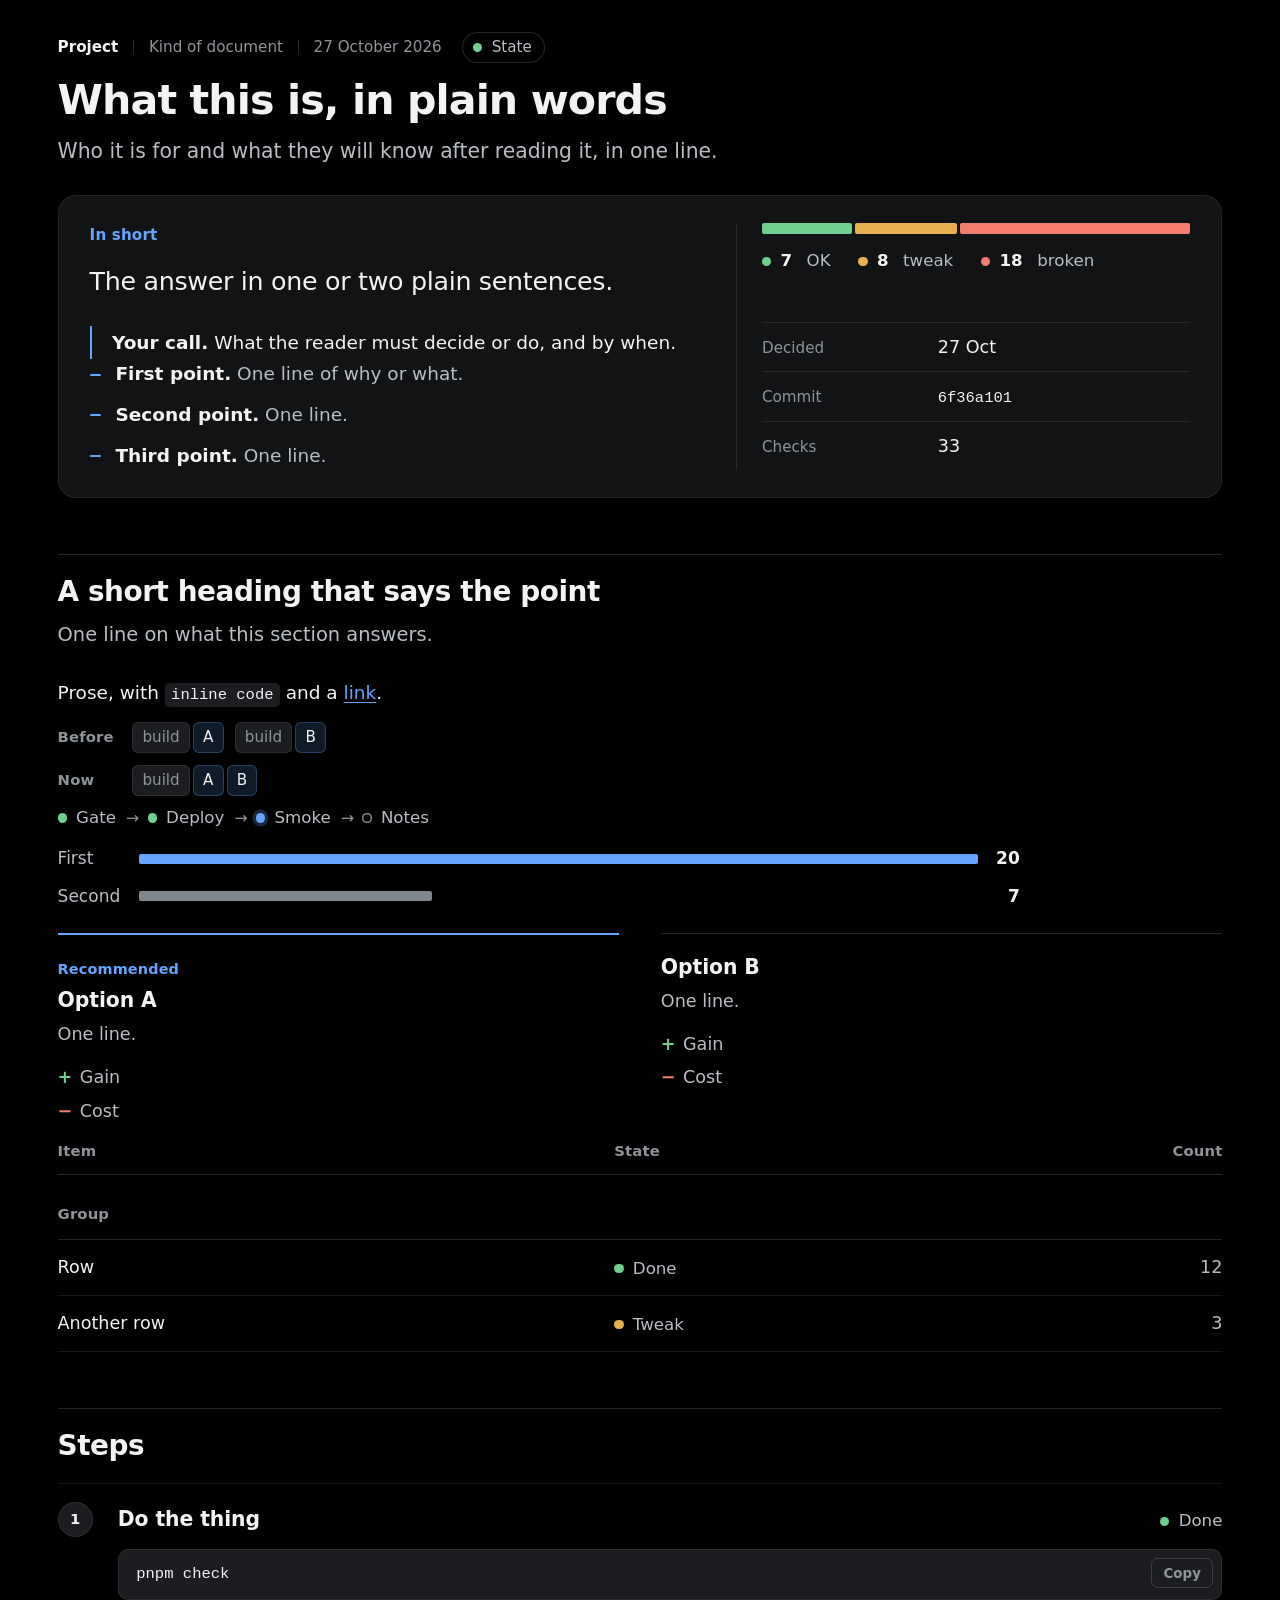
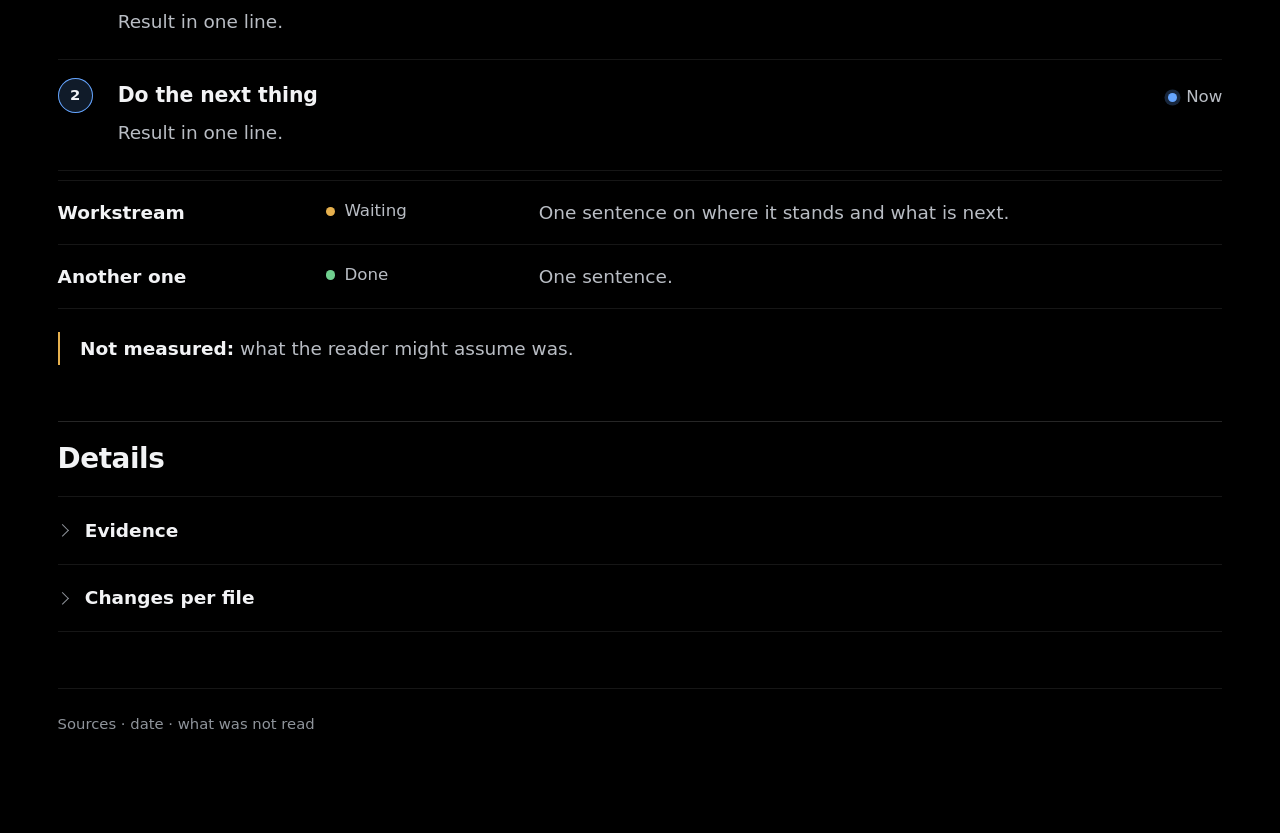
==== commit 15b98f1e: "0.65.12: html-brief takes the precision template; the ask follows the bottom line" ====
--- a/skills/html-brief/assets/template.html
+++ b/skills/html-brief/assets/template.html
@@ -8,12 +8,13 @@
 <style>
 /* The base is fixed: surfaces, ink, type, spacing. Per document: --accent and --accent-light (a pair below),
    and which pieces the content calls for. Everything is sized in rem, and the root size grows with the window
-   (17px on a phone, 21px from 2000px), so the page reads at 100 % zoom on a large screen. */
+   (17px on a phone, 22px from about 2200px), so the page reads at 100 % zoom on a large screen. */
 :root {
   color-scheme: dark;
-  --bg: #000; --raised: #131416; --code: #1c1d20;
-  --ink: #f0f1f3; --ink-2: #b9bdc3; --ink-3: #8f949b;
-  --line: rgba(255,255,255,.15); --hair: rgba(255,255,255,.09);
+  --bg: #000; --raised: #121315; --code: #1c1d21;
+  --ink: #f2f3f5; --ink-2: #b9bdc4; --ink-3: #8f949b;
+  --line: rgba(255,255,255,.15); --hair: rgba(255,255,255,.085);
+  --edge: rgba(255,255,255,.075);
   /* Accent pairs (dark / light): blue #65a5ff/#1f5fc7  teal #45c4b0/#0f7466  green #6fcf8e/#1d7a3e
      amber #e6b04e/#8a5a00  violet #a99bff/#5b45d6  rose #f2899c/#b2304b */
   --accent: #65a5ff; --accent-light: #1f5fc7;
@@ -22,71 +23,80 @@
   --sans: "Segoe UI Variable Text", "Segoe UI", -apple-system, BlinkMacSystemFont, system-ui, "Helvetica Neue", Arial, sans-serif;
   --head: "Segoe UI Variable Display", "Segoe UI", -apple-system, BlinkMacSystemFont, system-ui, "Helvetica Neue", Arial, sans-serif;
   --mono: ui-monospace, "Cascadia Mono", "SF Mono", Menlo, Consolas, monospace;
-  --page: 68rem; --text: 76ch;
+  --page: 78rem; --text: 72ch;
 }
 /* Light on request only: <html data-theme="light">. Print uses the same set. */
 :root[data-theme="light"] {
   color-scheme: light;
-  --bg: #fff; --raised: #f3f4f5; --code: #eceef0;
+  --bg: #fff; --raised: #f4f5f6; --code: #eaecef;
   --ink: #15171a; --ink-2: #3d4147; --ink-3: #5f646b;
-  --line: rgba(0,0,0,.16); --hair: rgba(0,0,0,.08);
+  --line: rgba(0,0,0,.16); --hair: rgba(0,0,0,.085); --edge: rgba(0,0,0,.06);
   --accent: var(--accent-light); --ok: #1d7a3e; --warn: #8a5a00; --bad: #b3261e; --idle: #6b7078;
 }
 * { box-sizing: border-box; }
-html { font-size: clamp(17px, calc(13px + .4vw), 21px); -webkit-text-size-adjust: 100%; }
-body { margin: 0; background: var(--bg); color: var(--ink); font: 1rem/1.6 var(--sans); -webkit-font-smoothing: antialiased; }
-.page { max-width: calc(var(--page) + 2 * var(--gut)); margin: 0 auto; padding: 3rem var(--gut) 5rem; --gut: clamp(18px, 4vw, 64px); }
+html { font-size: clamp(17px, calc(13px + .43vw), 22px); -webkit-text-size-adjust: 100%; }
+body { margin: 0; background: var(--bg); color: var(--ink); font: 1rem/1.6 var(--sans); -webkit-font-smoothing: antialiased; font-kerning: normal; }
+::selection { background: color-mix(in srgb, var(--accent) 34%, transparent); }
+.page { --gut: clamp(20px, 4.5vw, 96px); max-width: calc(var(--page) + 2 * var(--gut)); margin: 0 auto; padding: clamp(1.75rem, 2.4vw, 3rem) var(--gut) 5rem; }
 main { min-width: 0; }
 
 /* Text */
-p { margin: 0 0 .75rem; max-width: var(--text); }
+p { margin: 0 0 .8rem; max-width: var(--text); text-wrap: pretty; }
 a { color: var(--accent); text-decoration-thickness: 1px; text-underline-offset: 3px; }
 b, strong { font-weight: 600; color: var(--ink); }
-code { font: 400 .84em/1 var(--mono); background: var(--code); padding: .18em .36em; border-radius: 4px; color: inherit; overflow-wrap: anywhere; }
+code { font: 400 .84em/1 var(--mono); background: var(--code); padding: .2em .4em; border-radius: 5px; color: inherit; overflow-wrap: anywhere; }
 .muted { color: var(--ink-2); }
 .small { font-size: .875rem; }
-ul.plain, ol.plain { margin: 0 0 .75rem; padding-left: 1.25em; max-width: var(--text); } .plain li { margin: .3rem 0; } .plain li::marker { color: var(--ink-3); }
-
-/* Header: meta line, a plain title, one line of context */
-header { margin-bottom: 1.75rem; }
-.meta { display: flex; flex-wrap: wrap; align-items: center; gap: .25rem 1rem; font-size: .85rem; color: var(--ink-3); }
-h1 { font: 600 clamp(1.7rem, 2.5vw, 2.15rem)/1.18 var(--head); letter-spacing: -.014em; margin: .6rem 0 .6rem; max-width: 36ch; text-wrap: balance; }
-.lede { font-size: 1.1rem; line-height: 1.5; color: var(--ink-2); max-width: 66ch; margin: 0; }
+ul.plain, ol.plain { margin: 0 0 .8rem; padding-left: 1.25em; max-width: var(--text); } .plain li { margin: .35rem 0; } .plain li::marker { color: var(--ink-3); }
+:focus-visible { outline: 2px solid var(--accent); outline-offset: 3px; border-radius: 4px; }
+
+/* Header: meta line, a plain title, one line of context. The meta line reads project | kind | date, then the state as a pill */
+header { margin-bottom: clamp(1.5rem, 1.8vw, 2.25rem); }
+.meta { display: flex; flex-wrap: wrap; align-items: center; row-gap: .4rem; font-size: .82rem; line-height: 1.5; color: var(--ink-3); font-variant-numeric: tabular-nums; }
+.meta > :first-child { color: var(--ink); font-weight: 600; }
+.meta > * + :not(.st)::before { content: ""; display: inline-block; width: 1px; height: .9em; margin: 0 .8rem; vertical-align: -.12em; background: var(--line); }
+.meta .st { margin-left: 1.1rem; padding: .2rem .7rem .2rem .6rem; border-radius: 999px; box-shadow: inset 0 0 0 1px var(--line); font-size: 1em; color: var(--ink-2); }
+h1 { font: 600 clamp(1.75rem, calc(.6rem + 2.35vw), 3.1rem)/1.1 var(--head); letter-spacing: -.022em; margin: .85rem 0 .7rem; max-width: 28ch; text-wrap: balance; }
+.lede { font-size: clamp(1.1rem, calc(.8rem + .42vw), 1.25rem); line-height: 1.5; color: var(--ink-2); max-width: 80ch; margin: 0; text-wrap: balance; }
 
 /* Summary ("In short"): the one raised block and the product. Alone it gives the reader almost everything:
-   the bottom line, three to five short points, the ask if there is one, and the visual that makes it quicker to grasp.
-   .split puts the words left and the visual right on a wide screen. Facts (ids, dates, counts) close it. */
-.summary { background: var(--raised); border-radius: 14px; padding: 1.5rem 1.75rem 1.6rem; }
-.summary.split { display: grid; grid-template-columns: minmax(0, 1fr); gap: 1.25rem 2.75rem; }
-.summary.split > .kicker, .summary.split > .facts { grid-column: 1 / -1; }
-.summary.split > .kicker { margin-bottom: -.75rem; }
-.summary.split > .facts { margin-top: 0; }
-.see { min-width: 0; align-self: start; }
+   the bottom line, the ask right under it if there is one, three to five short points, and the visual that makes it quicker to grasp.
+   .split puts the words left; on a wide screen the right column holds the visual on top and the facts at its foot,
+   behind a hairline, so it never sits half empty. A .chain there runs top to bottom. Facts (ids, dates, counts) close it. */
+.summary { background: var(--raised); box-shadow: inset 0 0 0 1px var(--edge); border-radius: 18px; padding: clamp(1.25rem, 2.2vw, 2.5rem) clamp(1.15rem, 2.5vw, 2.75rem); }
+.summary.split { display: grid; grid-template-columns: minmax(0, 1fr); }
+.kicker { font-size: .82rem; font-weight: 600; letter-spacing: .01em; color: var(--accent); margin: 0 0 .9rem; }
+.say > :last-child { margin-bottom: 0; }
+.see { min-width: 0; align-self: start; margin-top: 1.75rem; }
 .see > :first-child { margin-top: 0; }
-.kicker { font-size: .85rem; font-weight: 600; color: var(--ink-3); margin: 0 0 .5rem; }
-.bottom-line { font: 500 1.3rem/1.42 var(--head); letter-spacing: -.006em; color: var(--ink); margin: 0 0 1rem; max-width: 52ch; text-wrap: pretty; }
-.points { list-style: none; margin: 0; padding: 0; display: grid; gap: .5rem; max-width: var(--text); }
-.points li { position: relative; padding-left: 1.25rem; color: var(--ink-2); }
-.points li::before { content: ""; position: absolute; left: 1px; top: .62em; width: .42rem; height: .42rem; border-radius: 2px; background: var(--accent); }
-.summary .note { margin: 1.1rem 0 0; }
-.facts { display: flex; flex-wrap: wrap; gap: .75rem 2.25rem; margin: 1.25rem 0 0; padding-top: 1rem; border-top: 1px solid var(--hair); }
-.facts > div { min-width: 0; }
-.facts dt { font-size: .8rem; color: var(--ink-3); margin: 0 0 2px; }
-.facts dd { margin: 0; font-size: .95rem; color: var(--ink); font-variant-numeric: tabular-nums; }
-
-/* Sections: few and short. Detail the reader won't read is cut, or folds into a closed details. */
-main > section { margin-top: 3rem; }
+.bottom-line { font: 400 clamp(1.2rem, calc(.85rem + .75vw), 1.55rem)/1.36 var(--head); letter-spacing: -.012em; color: var(--ink); margin: 0 0 1.4rem; max-width: 30em; text-wrap: pretty; }
+.points { list-style: none; margin: 0; padding: 0; display: grid; gap: .6rem; max-width: var(--text); }
+.points li { position: relative; padding-left: 1.4rem; color: var(--ink-2); }
+.points li::before { content: ""; position: absolute; left: 0; top: .78em; width: .6rem; height: 2px; border-radius: 1px; background: var(--accent); }
+.summary .note { margin: 1.5rem 0 0; }
+.facts { display: grid; grid-template-columns: repeat(auto-fill, minmax(min(100%, 15rem), 1fr)); column-gap: 2.25rem; margin: 1.75rem 0 0; }
+.facts > div { display: grid; grid-template-columns: 8.5rem minmax(0, 1fr); align-items: baseline; column-gap: 1rem; min-width: 0; padding: .55rem 0; border-top: 1px solid var(--hair); }
+.facts dt { min-width: 0; font-size: .82rem; color: var(--ink-3); margin: 0; }
+.facts dd { min-width: 0; margin: 0; font-size: .95rem; color: var(--ink); font-variant-numeric: tabular-nums; overflow-wrap: anywhere; }
+.facts dd code { background: none; padding: 0; font-size: .88em; }
+
+/* Sections: few and short. Each opens on one hairline rule; no boxes.
+   Detail the reader won't read is cut, or folds into a closed details. */
+main > section { margin-top: clamp(3rem, 2.9vw, 3.4rem); }
 main > section.summary { margin-top: 0; }
-h2 { font: 600 1.35rem/1.3 var(--head); letter-spacing: -.008em; margin: 0 0 .4rem; scroll-margin-top: 1.5rem; text-wrap: balance; }
-.intro { color: var(--ink-2); margin: 0 0 1.1rem; max-width: 66ch; }
-h3 { font: 600 1.05rem/1.4 var(--head); margin: 1.5rem 0 .35rem; }
-
-/* State: a dot and a word, never colour alone */
-.st { display: inline-flex; align-items: center; gap: .45rem; white-space: nowrap; font-size: .9rem; color: var(--ink-2); }
-.st::before { content: ""; flex: none; width: .5rem; height: .5rem; border-radius: 50%; background: var(--idle); }
-.st.ok::before { background: var(--ok); } .st.warn::before { background: var(--warn); } .st.bad::before { background: var(--bad); }
-.st.now::before { background: var(--accent); } .st.wait::before { background: transparent; box-shadow: inset 0 0 0 1.5px var(--idle); }
-.tag { display: inline-block; font-size: .8rem; font-weight: 600; color: var(--accent); }
+main > section:not(.summary) { padding-top: clamp(1.1rem, 1.2vw, 1.5rem); border-top: 1px solid var(--line); }
+h2 { font: 600 clamp(1.4rem, calc(.85rem + .95vw), 1.8rem)/1.2 var(--head); letter-spacing: -.016em; margin: 0 0 1.1rem; max-width: 36em; scroll-margin-top: 2rem; text-wrap: balance; }
+h2 + .intro { margin-top: -.55rem; }
+.intro { font-size: 1.05rem; color: var(--ink-2); margin: 0 0 1.5rem; max-width: 64ch; }
+h3 { font: 600 1.1rem/1.4 var(--head); letter-spacing: -.004em; margin: 1.75rem 0 .4rem; }
+
+/* State: a dot and a word, never colour alone. .now carries a soft halo: it is where things stand */
+.st { --c: var(--idle); display: inline-flex; align-items: center; gap: .5rem; white-space: nowrap; font-size: .9rem; color: var(--ink-2); }
+.st::before { content: ""; flex: none; width: .5rem; height: .5rem; border-radius: 50%; background: var(--c); }
+.st.ok { --c: var(--ok); } .st.warn { --c: var(--warn); } .st.bad { --c: var(--bad); } .st.now { --c: var(--accent); }
+.st.now::before { box-shadow: 0 0 0 .19rem color-mix(in srgb, var(--c) 24%, transparent); }
+.st.wait::before { background: transparent; box-shadow: inset 0 0 0 1.5px var(--idle); }
+.tag { display: inline-block; font-size: .78rem; font-weight: 600; letter-spacing: .01em; color: var(--accent); }
 
 /* Visuals: pick by the content's shape. Table when things compare across the same columns; .bars when numbers
    are compared; .dist when parts make one total; .flow when there is order or a before/after; .chain for a
@@ -95,117 +105,157 @@
 
 /* Tables: .num for figures. .stack turns rows into blocks on a phone: the first cell becomes the row's title, every other td carries data-label */
 .table-wrap { overflow-x: auto; }
-table { width: 100%; border-collapse: collapse; font-size: .95rem; line-height: 1.5; margin: .5rem 0 .25rem; }
-th { text-align: left; vertical-align: bottom; font-size: .82rem; font-weight: 600; color: var(--ink-3); padding: 0 1rem .5rem 0; border-bottom: 1px solid var(--line); }
-td { vertical-align: top; color: var(--ink-2); padding: .65rem 1rem .65rem 0; border-bottom: 1px solid var(--hair); }
+table { width: 100%; border-collapse: collapse; font-size: .95rem; line-height: 1.55; margin: .5rem 0 .25rem; font-variant-numeric: tabular-nums; }
+th { text-align: left; vertical-align: bottom; font-size: .8rem; font-weight: 600; letter-spacing: .01em; color: var(--ink-3); padding: 0 1.25rem .6rem 0; border-bottom: 1px solid var(--line); }
+td { vertical-align: top; color: var(--ink-2); padding: .75rem 1.25rem .75rem 0; border-bottom: 1px solid var(--hair); }
 td.key, td:first-child { color: var(--ink); }
 th:last-child, td:last-child { padding-right: 0; }
 .num { text-align: right; font-variant-numeric: tabular-nums; }
-tr.group td { padding-top: 1.4rem; font-size: .82rem; font-weight: 600; color: var(--ink-3); border-bottom-color: var(--line); }
+tr.group td { padding-top: 1.5rem; font-size: .8rem; font-weight: 600; letter-spacing: .01em; color: var(--ink-3); border-bottom-color: var(--line); }
 
 /* Bars: one row per item, label, bar, value. --v is the share of the longest bar, 0 to 1 */
-.bars { display: grid; grid-template-columns: auto minmax(4rem, 1fr) auto; align-items: center; gap: .45rem .9rem; margin: .5rem 0; font-size: .9rem; }
+.bars { display: grid; grid-template-columns: auto minmax(4rem, 1fr) auto; align-items: center; gap: .55rem 1rem; margin: .75rem 0; font-size: .92rem; max-width: 52rem; }
 .bars > div { display: contents; }
 .bars span { color: var(--ink-2); }
-.bars i { display: block; height: .6rem; border-radius: 3px; background: var(--accent); width: calc(var(--v, 1) * 100%); min-width: 3px; }
+.bars i { display: block; height: .55rem; border-radius: 2px; background: var(--accent); width: calc(var(--v, 1) * 100%); min-width: 3px; }
 .bars i.ok { background: var(--ok); } .bars i.warn { background: var(--warn); } .bars i.bad { background: var(--bad); } .bars i.idle { background: var(--idle); }
 .bars b { font-variant-numeric: tabular-nums; text-align: right; }
 
 /* Distribution: shares of one total, only when relative size is the point */
-.dist { display: flex; gap: 3px; height: .7rem; margin: .5rem 0 .6rem; border-radius: 5px; overflow: hidden; }
-.dist > i { display: block; min-width: 4px; background: var(--idle); }
+.dist { display: flex; gap: 3px; height: .6rem; margin: .5rem 0 .75rem; }
+.dist > i { display: block; min-width: 4px; border-radius: 2px; background: var(--idle); }
 .dist .ok { background: var(--ok); } .dist .warn { background: var(--warn); } .dist .bad { background: var(--bad); }
-.legend { display: flex; flex-wrap: wrap; gap: .35rem 1.4rem; font-size: .9rem; color: var(--ink-2); margin: 0; }
+.legend { display: flex; flex-wrap: wrap; gap: .4rem 1.5rem; font-size: .9rem; color: var(--ink-2); margin: 0; }
 .legend b { font-variant-numeric: tabular-nums; }
 
 /* Flow: labelled lanes of chips, for order or before/after. .on marks the chips that matter; .lane.col puts each run on its own line */
-.flow { display: grid; grid-template-columns: auto minmax(0, 1fr); gap: .6rem .9rem; align-items: baseline; margin: .25rem 0 .5rem; }
-.flow .who { font-size: .82rem; font-weight: 600; color: var(--ink-3); }
+.flow { display: grid; grid-template-columns: auto minmax(0, 1fr); gap: .65rem 1rem; align-items: baseline; margin: .25rem 0 .5rem; }
+.flow .who { font-size: .8rem; font-weight: 600; letter-spacing: .01em; color: var(--ink-3); }
 .flow .lane { display: flex; flex-wrap: wrap; gap: .4rem .6rem; }
 .flow .lane.col { flex-direction: column; align-items: flex-start; gap: .3rem; }
-.flow .run { display: inline-flex; gap: 3px; }
-.flow i { font-style: normal; font-size: .84rem; line-height: 1; padding: .4rem .5rem; border-radius: 5px; background: var(--code); color: var(--ink-3); white-space: nowrap; }
-.flow i.on { background: var(--soft); color: var(--ink); }
-.caption { font-size: .8rem; color: var(--ink-3); margin: .35rem 0 0; }
-
-/* Chain: a sequence with a state per step; wraps on a phone */
-.chain { list-style: none; display: flex; flex-wrap: wrap; align-items: center; gap: .5rem .4rem; margin: .25rem 0 .5rem; padding: 0; }
-.chain li { display: inline-flex; align-items: center; gap: .4rem; }
+.flow .run { display: inline-flex; flex-wrap: wrap; gap: 3px; }
+.flow i { font-style: normal; font-size: .82rem; line-height: 1; padding: .42rem .55rem; border-radius: 6px; background: var(--code); box-shadow: inset 0 0 0 1px var(--edge); color: var(--ink-3); white-space: nowrap; }
+.flow i.on { background: var(--soft); box-shadow: inset 0 0 0 1px color-mix(in srgb, var(--accent) 28%, transparent); color: var(--ink); }
+.caption { font-size: .8rem; color: var(--ink-3); margin: .5rem 0 0; }
+
+/* Chain: a sequence with a state per step; wraps on a phone. In the summary's visual column it runs top to bottom */
+.chain { list-style: none; display: flex; flex-wrap: wrap; align-items: center; gap: .5rem .45rem; margin: .25rem 0 .5rem; padding: 0; }
+.chain li { display: inline-flex; align-items: center; gap: .45rem; }
 .chain li:not(:last-child)::after { content: "→"; color: var(--ink-3); font-size: .85rem; margin-left: .1rem; }
+.see .chain { flex-direction: column; align-items: flex-start; gap: 0; }
+.see .chain li { position: relative; padding: .34rem 0; }
+.see .chain li::after { content: none; }
+.see .chain li:not(:last-child)::before { content: ""; position: absolute; left: calc(.25rem - .5px); top: calc(50% + .5rem); height: calc(100% - 1rem); width: 1px; background: var(--line); }
+.see .chain .st { font-size: .95rem; color: var(--ink); }
+.see .chain + .caption { margin-top: .9rem; }
 
 /* Options side by side; .pick carries the accent line and a tag */
-.options { display: grid; grid-template-columns: repeat(auto-fit, minmax(15rem, 1fr)); gap: .75rem 1.75rem; margin: .6rem 0 .5rem; }
-.option { border-top: 2px solid var(--line); padding-top: .75rem; }
-.option.pick { border-top-color: var(--accent); }
-.option h3 { margin: 0 0 .25rem; }
+.options { display: grid; grid-template-columns: repeat(auto-fit, minmax(min(100%, 16rem), 1fr)); gap: 1.5rem 2.25rem; margin: 1.25rem 0 .5rem; }
+.option { position: relative; border-top: 1px solid var(--line); padding-top: 1rem; }
+.option.pick::before { content: ""; position: absolute; left: 0; right: 0; top: -1px; height: 2px; background: var(--accent); }
+.option h3 { margin: 0 0 .3rem; }
+.option .tag { margin-bottom: .3rem; }
 .option p { color: var(--ink-2); font-size: .95rem; }
-.pc { list-style: none; margin: .5rem 0 0; padding: 0; font-size: .95rem; color: var(--ink-2); }
-.pc li { position: relative; padding-left: 1.1rem; margin: .25rem 0; }
-.pc li::before { position: absolute; left: 0; font-weight: 700; }
+.pc { list-style: none; margin: .5rem 0 0; padding: 0; font-size: .95rem; color: var(--ink-2); max-width: var(--text); }
+.pc li { position: relative; padding-left: 1.2rem; margin: .3rem 0; }
+.pc li::before { position: absolute; left: 0; font-weight: 600; }
 .pc .plus::before { content: "+"; color: var(--ok); } .pc .minus::before { content: "−"; color: var(--bad); }
 
 /* Notes: a side line, never a box. .ask = what the reader must decide or do */
-.note { border-left: 2px solid var(--line); padding: 2px 0 2px 1rem; margin: 1rem 0; color: var(--ink-2); max-width: var(--text); }
+.note { border-left: 2px solid var(--line); padding: .1rem 0 .1rem 1.1rem; margin: 1.25rem 0; color: var(--ink-2); max-width: var(--text); }
 .note.ask { border-left-color: var(--accent); color: var(--ink); }
 .note.warn { border-left-color: var(--warn); }
 .note > :last-child { margin-bottom: 0; }
 
 /* Steps: numbered, each with its command and result */
 ol.steps { list-style: none; counter-reset: step; margin: .5rem 0; padding: 0; }
-ol.steps > li { counter-increment: step; position: relative; padding: 1rem 0 .9rem 3rem; border-top: 1px solid var(--hair); }
-ol.steps > li::before { content: counter(step); position: absolute; left: 0; top: .95rem; width: 1.75rem; height: 1.75rem; border-radius: 50%; border: 1px solid var(--line); display: grid; place-items: center; font-size: .8rem; font-weight: 600; color: var(--ink-2); font-variant-numeric: tabular-nums; }
-ol.steps > li.now::before { border-color: var(--accent); color: var(--accent); }
-.step-head { display: flex; flex-wrap: wrap; justify-content: space-between; align-items: baseline; gap: .25rem 1rem; }
+ol.steps > li { counter-increment: step; position: relative; padding: 1.15rem 0 1.2rem 3.25rem; border-top: 1px solid var(--hair); }
+ol.steps > li:last-child { border-bottom: 1px solid var(--hair); }
+ol.steps > li::before { content: counter(step); position: absolute; left: 0; top: .98rem; width: 1.9rem; height: 1.9rem; border-radius: 50%; background: var(--code); box-shadow: inset 0 0 0 1px var(--edge); display: grid; place-items: center; font: 600 .8rem/1 var(--sans); color: var(--ink); font-variant-numeric: tabular-nums; }
+ol.steps > li.now::before { background: var(--soft); box-shadow: inset 0 0 0 1px var(--accent); color: var(--ink); }
+.step-head { display: flex; flex-wrap: wrap; justify-content: space-between; align-items: baseline; gap: .25rem 1.25rem; }
 .step-head h3 { margin: 0; }
-ol.steps p { color: var(--ink-2); margin: .35rem 0 0; }
-pre.cmd { position: relative; margin: .6rem 0 .25rem; padding: .6rem .9rem; border-radius: 8px; background: var(--code); font: 400 .82rem/1.55 var(--mono); white-space: pre-wrap; overflow-wrap: anywhere; color: var(--ink); max-width: 60rem; }
+ol.steps p { color: var(--ink-2); margin: .4rem 0 0; }
+pre.cmd { position: relative; margin: .75rem 0 .25rem; padding: .7rem 1rem; border-radius: 10px; background: var(--code); box-shadow: inset 0 0 0 1px var(--edge); font: 400 .84rem/1.6 var(--mono); white-space: pre-wrap; overflow-wrap: anywhere; color: var(--ink); max-width: 62rem; }
 pre.cmd code { background: none; padding: 0; font: inherit; }
-pre.cmd.has-copy { padding-right: 5rem; }
-.copy { position: absolute; top: .45rem; right: .5rem; font: 600 .75rem/1 var(--sans); color: var(--ink-3); background: transparent; border: 1px solid var(--line); border-radius: 6px; padding: .35rem .5rem; cursor: pointer; }
+pre.cmd.has-copy { padding-right: 5.5rem; }
+.copy { position: absolute; top: .5rem; right: .5rem; font: 600 .72rem/1 var(--sans); letter-spacing: .01em; color: var(--ink-3); background: transparent; border: 1px solid var(--line); border-radius: 7px; padding: .4rem .6rem; cursor: pointer; transition: color .15s, border-color .15s; }
 .copy:hover, .copy:focus-visible { color: var(--ink); border-color: var(--ink-3); }
 
 /* Rows: one line per item with a name, a state and a sentence (status, workstreams) */
-.rows > div { display: grid; grid-template-columns: 11rem 9rem minmax(0, 1fr); align-items: baseline; gap: 2px 1.25rem; padding: .75rem 0; border-top: 1px solid var(--hair); }
-.rows .name { font-weight: 600; color: var(--ink); }
+.rows > div { display: grid; grid-template-columns: minmax(9rem, 13rem) 10rem minmax(0, 1fr); align-items: baseline; gap: .2rem 1.5rem; padding: .9rem 0; border-top: 1px solid var(--hair); }
+.rows > div:last-child { border-bottom: 1px solid var(--hair); }
+.rows .name { font-weight: 600; color: var(--ink); min-width: 0; }
 .rows .st { align-self: start; line-height: 1.6; }
-.rows p { margin: 0; color: var(--ink-2); }
+.rows p { margin: 0; color: var(--ink-2); max-width: 68ch; }
 
 /* Depth on demand: closed by default, the reader opens what they want */
 details { border-top: 1px solid var(--hair); }
 details:last-of-type { border-bottom: 1px solid var(--hair); }
-summary { cursor: pointer; list-style: none; padding: .75rem 0; font-weight: 600; color: var(--ink); }
+summary { display: flex; align-items: center; gap: .9rem; cursor: pointer; list-style: none; padding: 1rem 0; font-weight: 600; color: var(--ink); }
 summary::-webkit-details-marker { display: none; }
-summary::before { content: "›"; display: inline-block; width: 1.1rem; color: var(--ink-3); transition: transform .15s; }
-details[open] > summary::before { transform: rotate(90deg); }
-details > :not(summary) { color: var(--ink-2); }
-details > :last-child { margin-bottom: 1rem; }
-
-footer { margin-top: 4rem; padding-top: 1rem; border-top: 1px solid var(--hair); font-size: .8rem; line-height: 1.6; color: var(--ink-3); }
+summary::before { content: ""; flex: none; width: .42rem; height: .42rem; margin: 0 .08rem 0 .02rem; border-right: 1.5px solid var(--ink-3); border-bottom: 1.5px solid var(--ink-3); transform: rotate(-45deg); transition: transform .18s, border-color .15s; }
+details[open] > summary::before { transform: translateY(-.12rem) rotate(45deg); }
+summary:hover::before, details[open] > summary::before { border-color: var(--ink); }
+details > :not(summary) { color: var(--ink-2); margin-left: 1.42rem; }
+details > .plain { margin-left: .2rem; }
+details > table { width: calc(100% - 1.42rem); }
+details > :last-child { margin-bottom: 1.4rem; }
+
+footer { margin-top: clamp(3rem, 3.5vw, 4.5rem); padding-top: 1.25rem; border-top: 1px solid var(--hair); font-size: .8rem; line-height: 1.6; color: var(--ink-3); }
 footer p { max-width: none; margin: 0 0 .25rem; }
 
 @media (min-width: 1000px) {
-  .summary.split { grid-template-columns: minmax(0, 1.45fr) minmax(0, 1fr); }
+  .summary.split { --cg: clamp(2.5rem, 4vw, 4.75rem); grid-template-columns: minmax(0, 1.45fr) minmax(0, 1fr); grid-template-rows: auto 1fr auto; column-gap: var(--cg); }
+  .summary.split > .kicker { grid-area: 1 / 1; }
+  .summary.split > .say { grid-area: 2 / 1 / 4 / 2; }
+  .summary.split > .see { grid-area: 1 / 2 / 3 / 3; margin-top: 0; }
+  .summary.split > .facts { grid-area: 3 / 2; align-self: end; grid-template-columns: minmax(0, 1fr); margin-top: 2rem; }
+  .summary.split::after { content: ""; grid-area: 1 / 2 / 4 / 3; justify-self: start; width: 1px; margin-left: calc(var(--cg) / -2); background: var(--hair); pointer-events: none; }
+  /* Without a visual, the facts take the right column, from the top, as a spec sheet */
+  .summary:not(.split):has(> .facts) { --cg: clamp(2.5rem, 4vw, 4.75rem); display: grid; grid-template-columns: minmax(0, 1.45fr) minmax(0, 1fr); column-gap: var(--cg); }
+  .summary:not(.split):has(> .facts) > * { grid-column: 1; }
+  .summary:not(.split):has(> .facts) > .facts { grid-column: 2; grid-row: 1 / span 8; align-self: start; grid-template-columns: minmax(0, 1fr); margin-top: .1rem; }
+  .summary:not(.split):has(> .facts)::after { content: ""; grid-column: 2; grid-row: 1 / span 8; justify-self: start; width: 1px; margin-left: calc(var(--cg) / -2); background: var(--hair); pointer-events: none; }
 }
 /* A long run sheet: on a very wide screen its steps flow in two columns, in order */
 @media (min-width: 1800px) {
-  ol.steps.two { columns: 2; column-gap: 3rem; }
+  ol.steps.two { columns: 2; column-gap: 3.5rem; }
   ol.steps.two > li { break-inside: avoid; }
 }
 @media (max-width: 640px) {
   .page { padding-top: 2rem; padding-bottom: 4rem; }
-  .summary { padding: 1.1rem 1.1rem 1.25rem; margin: 0 -4px; }
-  .bottom-line { font-size: 1.15rem; }
-  main > section { margin-top: 2.5rem; }
+  .meta::after { content: ""; flex-basis: 100%; order: 1; }
+  .meta .st { order: 2; margin-left: 0; }
+  .meta > * + :not(.st)::before { margin: 0 .6rem; }
+  .summary { margin: 0 -6px; border-radius: 14px; }
+  /* The summary's chain runs as one wrapped line of steps, as everywhere outside the summary */
+  .see { margin-top: 1.4rem; }
+  .see .chain { flex-direction: row; align-items: center; gap: .3rem .4rem; }
+  .see .chain li { padding: 0; }
+  .see .chain li:not(:last-child)::before { content: none; }
+  .see .chain li:not(:last-child)::after { content: "→"; }
+  .see .chain + .caption { margin-top: .6rem; }
+  /* Facts: a compact two-column grid, the label above its value */
+  .facts { grid-template-columns: repeat(2, minmax(0, 1fr)); column-gap: 1.25rem; margin-top: 1.4rem; }
+  .facts > div { display: block; padding: .5rem 0; }
+  .facts dt { line-height: 1.4; }
+  /* A step's state sits in the step's head as a pill, so it never reads as a line of text */
+  .step-head { gap: .35rem 1rem; }
+  .step-head .st { padding: .1rem .6rem .1rem .5rem; border-radius: 999px; box-shadow: inset 0 0 0 1px var(--line); font-size: .85rem; }
+  ol.steps p { margin-top: .55rem; }
+  main > section { margin-top: 3rem; }
   .rows > div { grid-template-columns: minmax(0, 1fr) auto; }
   .rows > div > :nth-child(3) { grid-column: 1 / -1; }
-  ol.steps > li { padding-left: 2.5rem; }
+  ol.steps > li { padding-left: 2.6rem; }
+  details > :not(summary), details > .plain { margin-left: 0; }
   .flow { grid-template-columns: minmax(0, 1fr); gap: .3rem; }
   .flow .who:not(:first-child) { margin-top: .4rem; }
   .bars { grid-template-columns: minmax(0, 1fr) auto; }
   .bars span { grid-column: 1 / -1; margin-bottom: -.2rem; }
   table.stack, table.stack tbody, table.stack tr, table.stack td { display: block; width: 100%; }
   table.stack thead, table.stack tr.head { position: absolute; width: 1px; height: 1px; overflow: hidden; clip-path: inset(50%); white-space: nowrap; }
-  table.stack tr { padding: .6rem 0; border-bottom: 1px solid var(--hair); }
+  table.stack tr { padding: .7rem 0; border-bottom: 1px solid var(--hair); }
   table.stack tr.group { padding-top: 1.25rem; }
   table.stack td { border: 0; padding: 2px 0; }
   table.stack td:first-child { font-weight: 600; }
@@ -213,8 +263,8 @@
 }
 @media print {
   html:root, :root[data-theme] {
-    font-size: 12.5px; color-scheme: light; --bg: #fff; --raised: #f3f4f5; --code: #eef0f2;
-    --ink: #111; --ink-2: #33363b; --ink-3: #5c6067; --line: rgba(0,0,0,.18); --hair: rgba(0,0,0,.1);
+    font-size: 12.5px; color-scheme: light; --bg: #fff; --raised: #f4f5f6; --code: #eef0f2;
+    --ink: #111; --ink-2: #33363b; --ink-3: #5c6067; --line: rgba(0,0,0,.18); --hair: rgba(0,0,0,.1); --edge: rgba(0,0,0,.08);
     --accent: var(--accent-light); --ok: #1d7a3e; --warn: #8a5a00; --bad: #b3261e; --idle: #6b7078;
   }
   .page { padding: 0; max-width: none; }
@@ -239,17 +289,18 @@
   <p class="kicker">In short</p>
   <div class="say">
     <p class="bottom-line">The answer in one or two plain sentences.</p>
+    <p class="note ask"><b>Your call.</b> What the reader must decide or do, and by when.</p>
     <ul class="points">
       <li><b>First point.</b> One line of why or what.</li>
       <li><b>Second point.</b> One line.</li>
+      <li><b>Third point.</b> One line.</li>
     </ul>
-    <p class="note ask"><b>Your call.</b> What the reader must decide or do, and by when.</p>
   </div>
   <div class="see">
     <div class="dist" role="img" aria-label="7 ok, 8 tweak, 18 broken"><i class="ok" style="flex:7"></i><i class="warn" style="flex:8"></i><i class="bad" style="flex:18"></i></div>
     <p class="legend"><span class="st ok"><b>7</b>&nbsp;OK</span><span class="st warn"><b>8</b>&nbsp;tweak</span><span class="st bad"><b>18</b>&nbsp;broken</span></p>
   </div>
-  <dl class="facts"><div><dt>Decided</dt><dd>27 Oct</dd></div><div><dt>Commit</dt><dd><code>6f36a101</code></dd></div></dl>
+  <dl class="facts"><div><dt>Decided</dt><dd>27 Oct</dd></div><div><dt>Commit</dt><dd><code>6f36a101</code></dd></div><div><dt>Checks</dt><dd>33</dd></div></dl>
 </section>
 
 <section id="one">
@@ -261,7 +312,7 @@
     <span class="who">Now</span><div class="lane"><span class="run"><i>build</i><i class="on">A</i><i class="on">B</i></span></div>
   </div>
   <ol class="chain"><li><span class="st ok">Gate</span></li><li><span class="st ok">Deploy</span></li><li><span class="st now">Smoke</span></li><li><span class="st wait">Notes</span></li></ol>
-  <div class="bars" role="img" aria-label="Three counts">
+  <div class="bars" role="img" aria-label="First 20, second 7">
     <div><span>First</span><i style="--v:1"></i><b>20</b></div>
     <div><span>Second</span><i class="idle" style="--v:.35"></i><b>7</b></div>
   </div>
@@ -274,6 +325,7 @@
     <tbody>
       <tr class="group"><td colspan="3">Group</td></tr>
       <tr><td>Row</td><td data-label="State"><span class="st ok">Done</span></td><td class="num" data-label="Count">12</td></tr>
+      <tr><td>Another row</td><td data-label="State"><span class="st warn">Tweak</span></td><td class="num" data-label="Count">3</td></tr>
     </tbody>
   </table>
 </section>
@@ -283,9 +335,12 @@
   <ol class="steps">
     <li><div class="step-head"><h3>Do the thing</h3><span class="st ok">Done</span></div>
       <pre class="cmd"><code>pnpm check</code></pre><p>Result in one line.</p></li>
+    <li class="now"><div class="step-head"><h3>Do the next thing</h3><span class="st now">Now</span></div>
+      <p>Result in one line.</p></li>
   </ol>
   <div class="rows">
     <div><span class="name">Workstream</span><span class="st warn">Waiting</span><p>One sentence on where it stands and what is next.</p></div>
+    <div><span class="name">Another one</span><span class="st ok">Done</span><p>One sentence.</p></div>
   </div>
   <p class="note warn"><b>Not measured:</b> what the reader might assume was.</p>
 </section>
@@ -306,10 +361,10 @@
   addEventListener('afterprint', function () { shut.forEach(function (d) { d.open = false; }); shut = []; });
   var no = /^(no|nb|nn)\b/.test(document.documentElement.lang), label = no ? ['Kopier', 'Kopiert'] : ['Copy', 'Copied'];
   document.querySelectorAll('pre.cmd').forEach(function (pre) {
-    var code = pre.querySelector('code') || pre, b = document.createElement('button');
+    var text = (pre.querySelector('code') || pre).textContent, b = document.createElement('button');
     b.type = 'button'; b.className = 'copy'; b.textContent = label[0];
     b.addEventListener('click', function () {
-      var text = code.textContent, done = function () { b.textContent = label[1]; setTimeout(function () { b.textContent = label[0]; }, 1400); };
+      var done = function () { b.textContent = label[1]; setTimeout(function () { b.textContent = label[0]; }, 1400); };
       if (navigator.clipboard && navigator.clipboard.writeText) navigator.clipboard.writeText(text).then(done, fallback); else fallback();
       function fallback() { var t = document.createElement('textarea'); t.value = text; document.body.appendChild(t); t.select(); try { if (document.execCommand('copy')) done(); } catch (e) {} t.remove(); }
     });
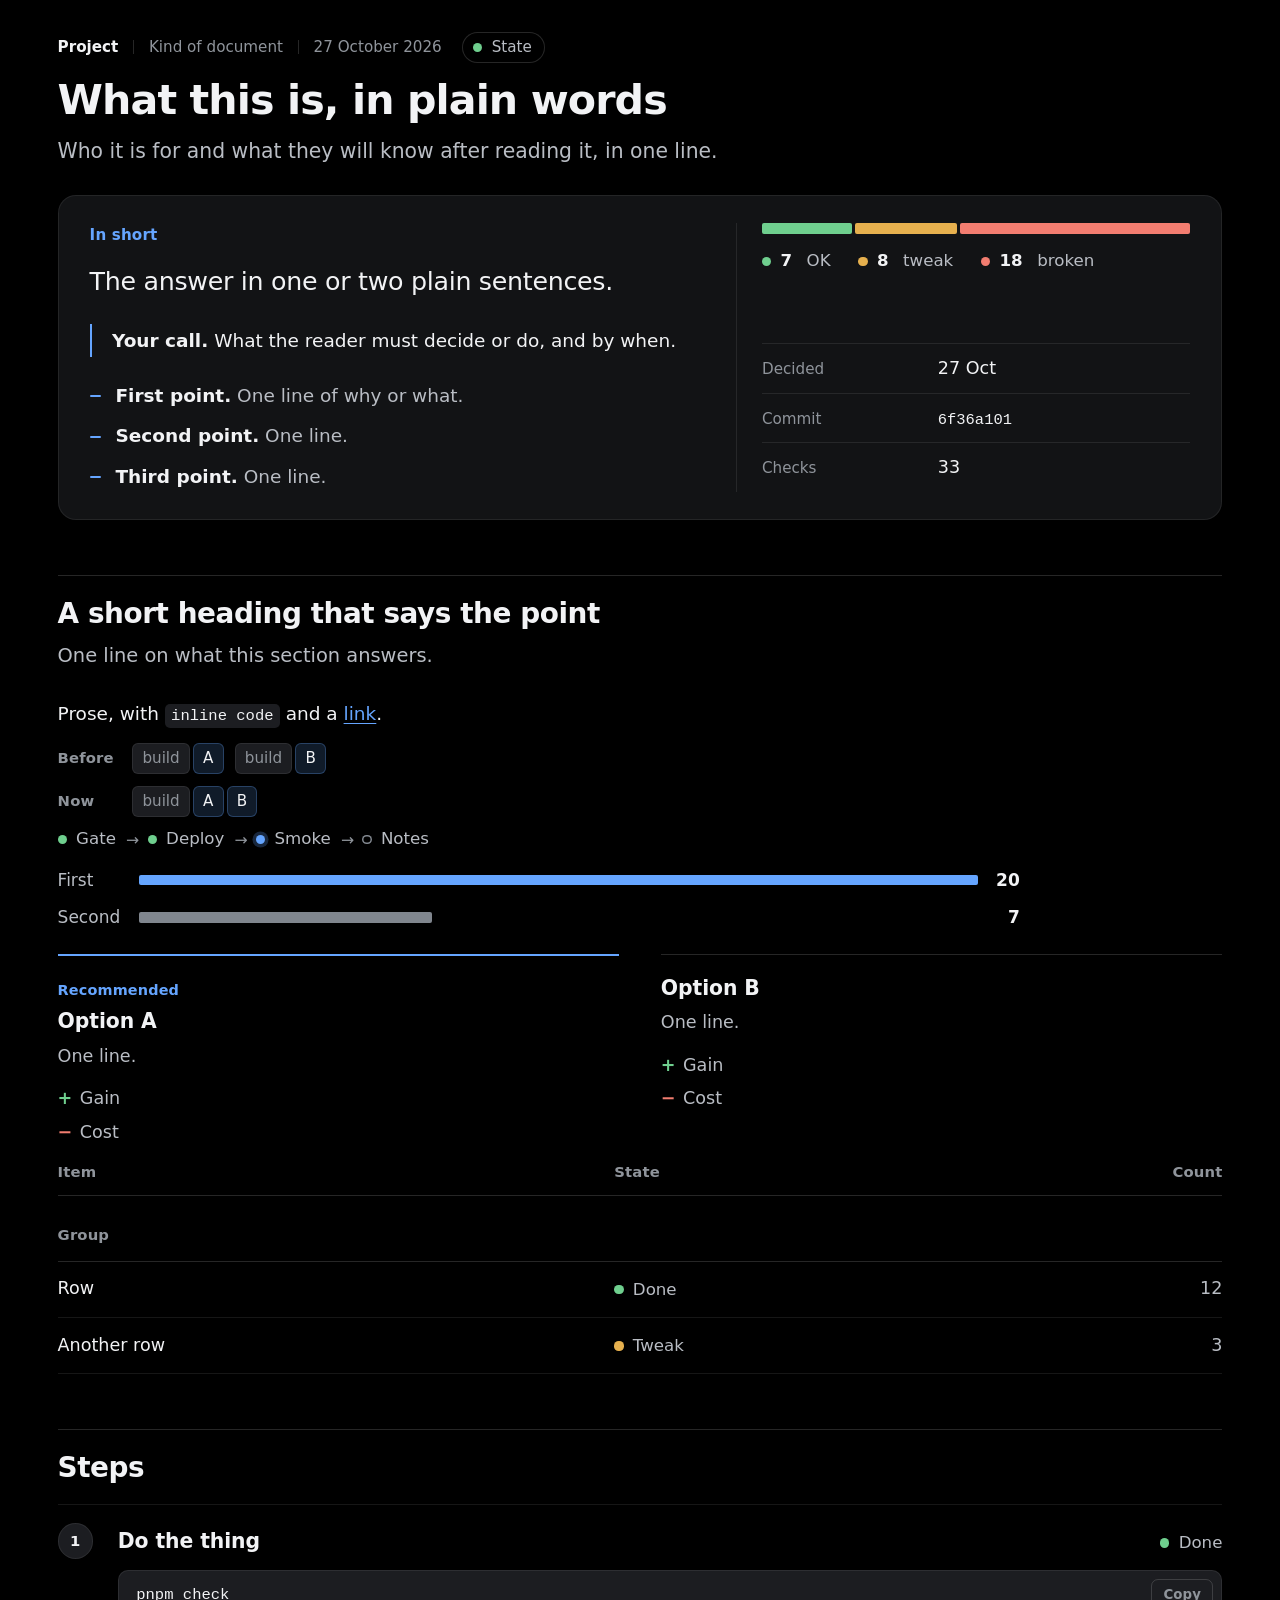
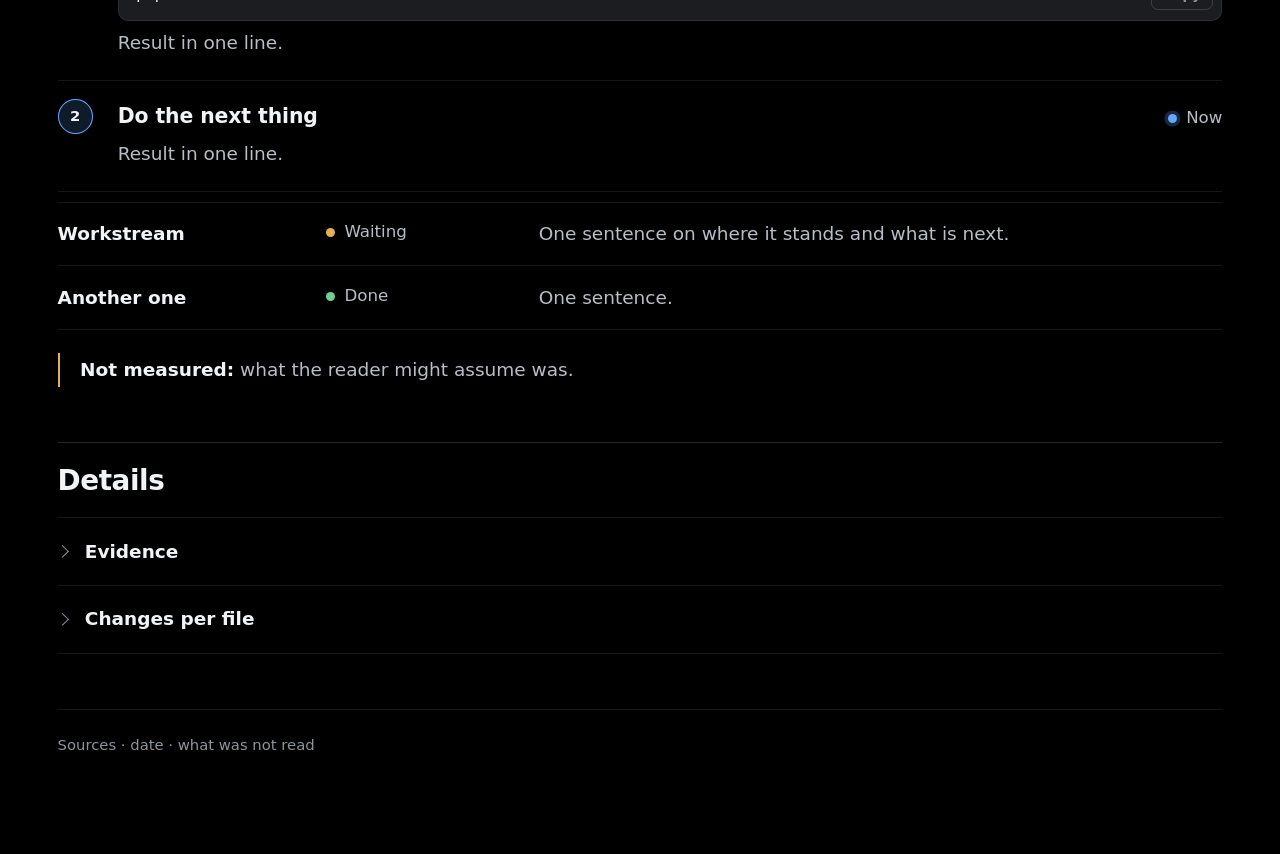
==== commit 391fa351: "html-brief 0.65.12: review fixes (ask spacing, copy labels, changelog claims) The ask now keeps a ma" ====
--- a/skills/html-brief/assets/template.html
+++ b/skills/html-brief/assets/template.html
@@ -66,14 +66,14 @@
 .summary { background: var(--raised); box-shadow: inset 0 0 0 1px var(--edge); border-radius: 18px; padding: clamp(1.25rem, 2.2vw, 2.5rem) clamp(1.15rem, 2.5vw, 2.75rem); }
 .summary.split { display: grid; grid-template-columns: minmax(0, 1fr); }
 .kicker { font-size: .82rem; font-weight: 600; letter-spacing: .01em; color: var(--accent); margin: 0 0 .9rem; }
-.say > :last-child { margin-bottom: 0; }
 .see { min-width: 0; align-self: start; margin-top: 1.75rem; }
 .see > :first-child { margin-top: 0; }
 .bottom-line { font: 400 clamp(1.2rem, calc(.85rem + .75vw), 1.55rem)/1.36 var(--head); letter-spacing: -.012em; color: var(--ink); margin: 0 0 1.4rem; max-width: 30em; text-wrap: pretty; }
 .points { list-style: none; margin: 0; padding: 0; display: grid; gap: .6rem; max-width: var(--text); }
 .points li { position: relative; padding-left: 1.4rem; color: var(--ink-2); }
 .points li::before { content: ""; position: absolute; left: 0; top: .78em; width: .6rem; height: 2px; border-radius: 1px; background: var(--accent); }
-.summary .note { margin: 1.5rem 0 0; }
+.summary .note { margin: 1.25rem 0; }
+.say > :last-child, .summary > :last-child { margin-bottom: 0; }
 .facts { display: grid; grid-template-columns: repeat(auto-fill, minmax(min(100%, 15rem), 1fr)); column-gap: 2.25rem; margin: 1.75rem 0 0; }
 .facts > div { display: grid; grid-template-columns: 8.5rem minmax(0, 1fr); align-items: baseline; column-gap: 1rem; min-width: 0; padding: .55rem 0; border-top: 1px solid var(--hair); }
 .facts dt { min-width: 0; font-size: .82rem; color: var(--ink-3); margin: 0; }
@@ -359,7 +359,7 @@
   var shut = [];
   addEventListener('beforeprint', function () { shut = [].filter.call(document.querySelectorAll('details'), function (d) { return !d.open; }); shut.forEach(function (d) { d.open = true; }); });
   addEventListener('afterprint', function () { shut.forEach(function (d) { d.open = false; }); shut = []; });
-  var no = /^(no|nb|nn)\b/.test(document.documentElement.lang), label = no ? ['Kopier', 'Kopiert'] : ['Copy', 'Copied'];
+  var label = ['Copy', 'Copied']; // the copy button's two states, in the page's language
   document.querySelectorAll('pre.cmd').forEach(function (pre) {
     var text = (pre.querySelector('code') || pre).textContent, b = document.createElement('button');
     b.type = 'button'; b.className = 'copy'; b.textContent = label[0];
